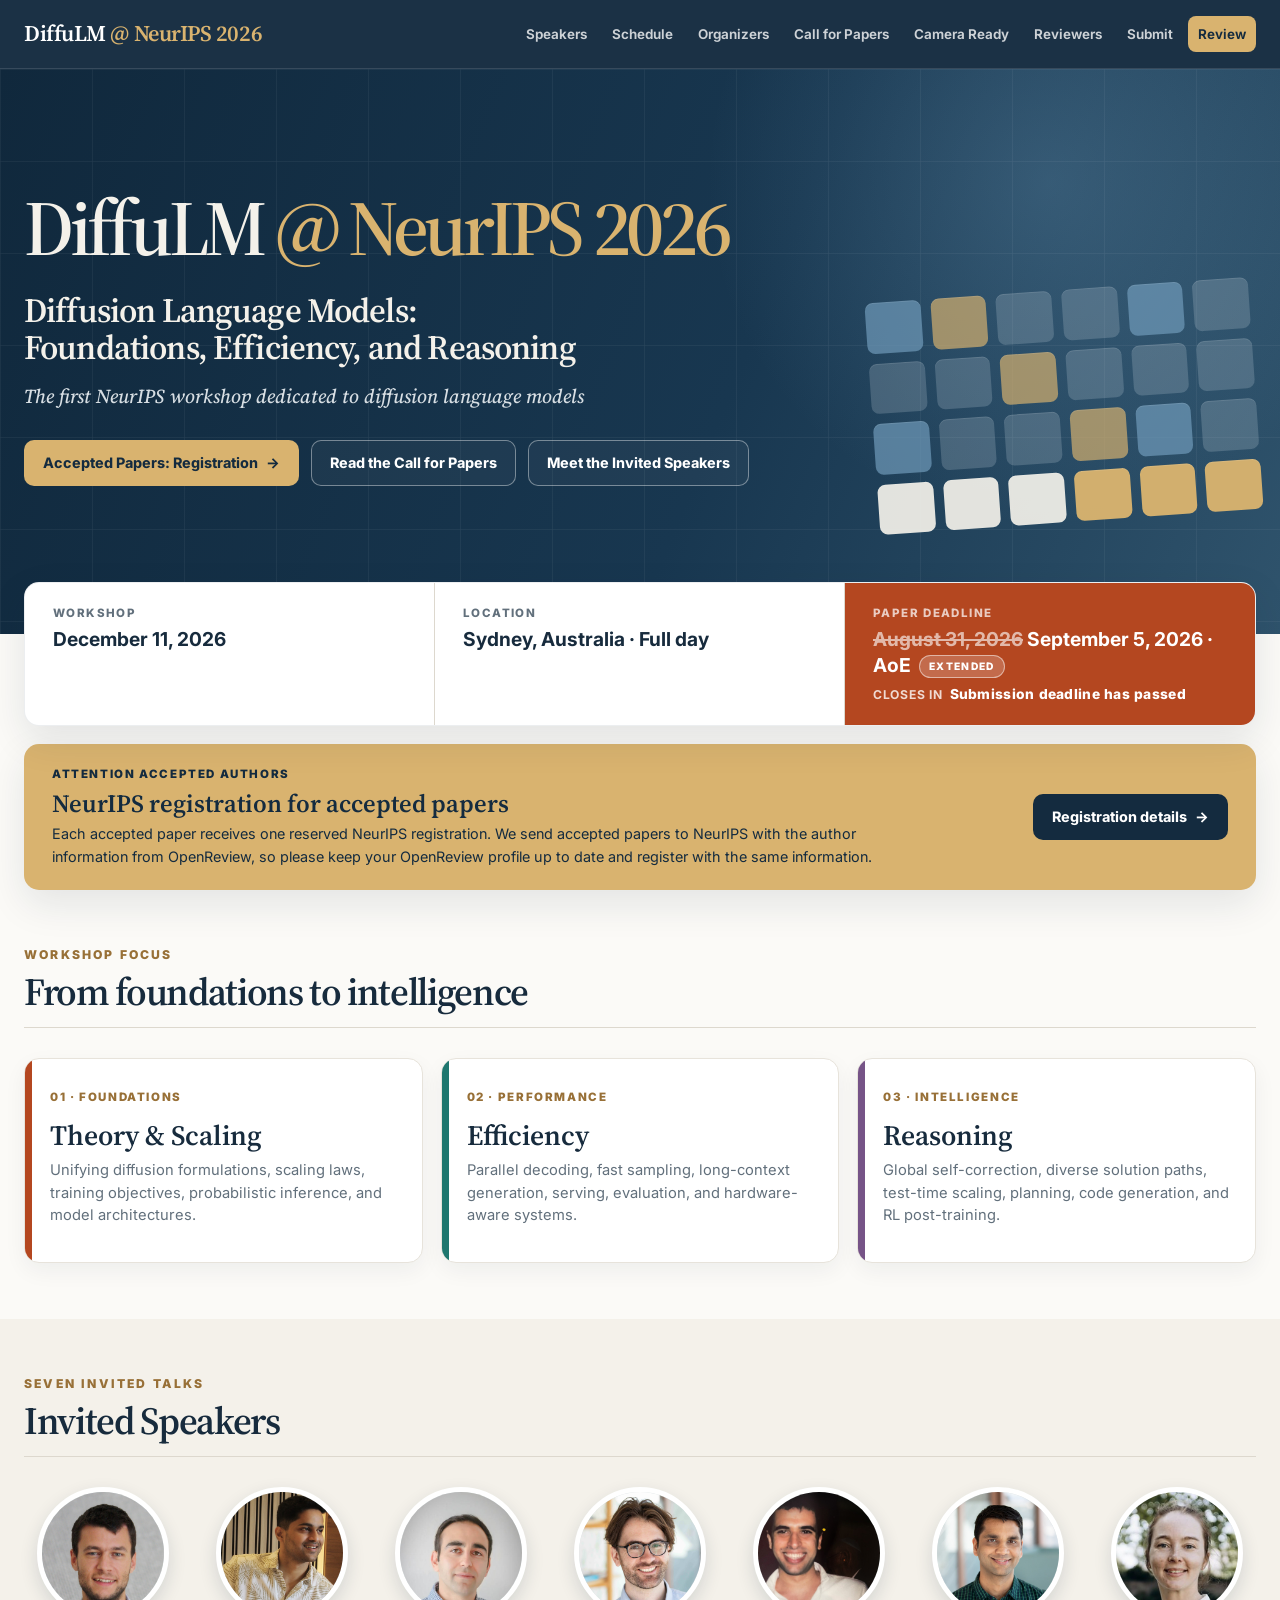
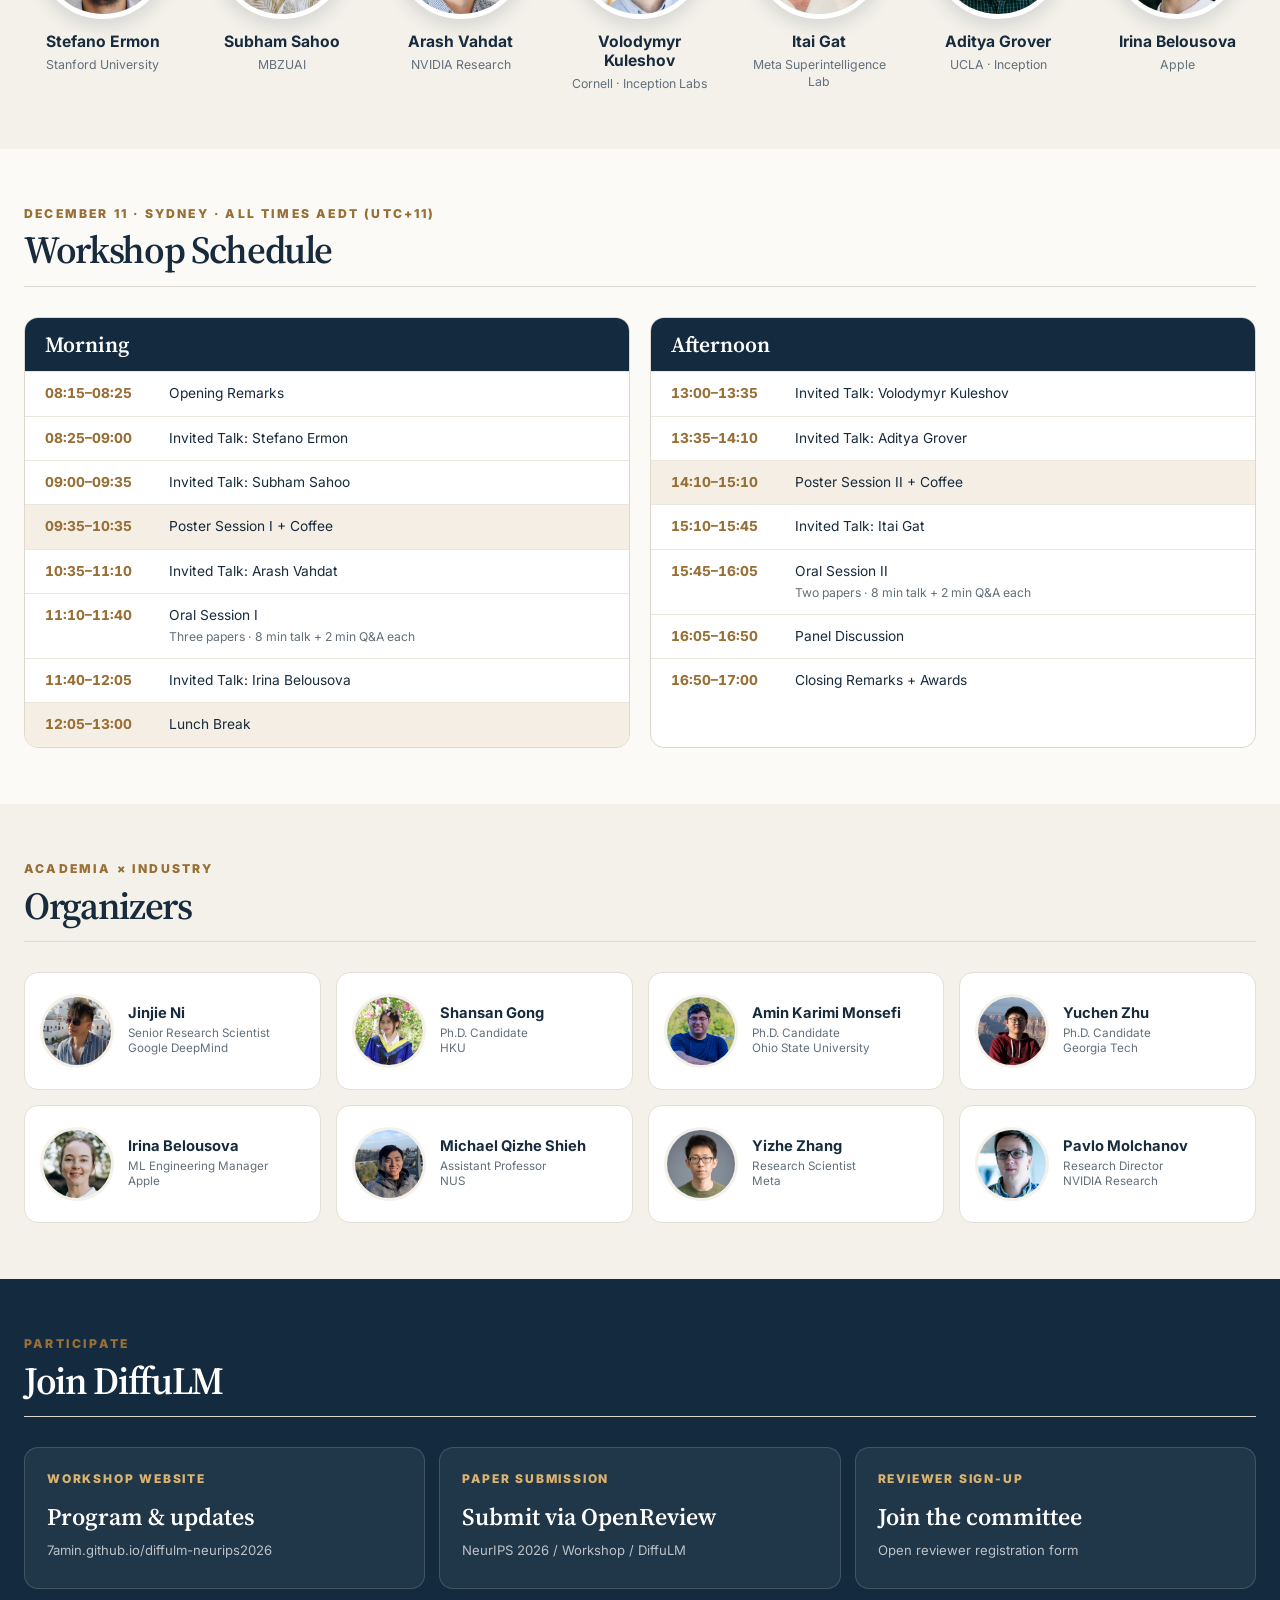
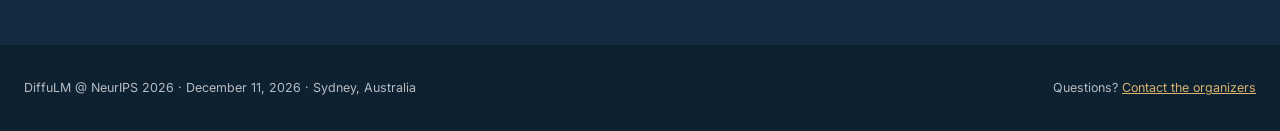
==== index.html @ d9b0865d "reviewers name" ====
<!doctype html>
<html lang="en">
<head>
  <meta charset="utf-8">
  <meta name="viewport" content="width=device-width, initial-scale=1">
  <title>DiffuLM @ NeurIPS 2026</title>
  <meta name="description" content="DiffuLM @ NeurIPS 2026 — the first NeurIPS workshop dedicated to diffusion language models. December 11, 2026 in Sydney, Australia.">
  <meta name="theme-color" content="#142b3f">
  <meta property="og:title" content="DiffuLM @ NeurIPS 2026">
  <meta property="og:description" content="The first NeurIPS workshop dedicated to diffusion language models.">
  <meta property="og:type" content="website">
  <meta property="og:url" content="https://7amin.github.io/diffulm-neurips2026/">
  <meta property="og:image" content="https://7amin.github.io/diffulm-neurips2026/assets/og-image.png">
  <meta name="twitter:card" content="summary_large_image">
  <meta name="twitter:title" content="DiffuLM @ NeurIPS 2026">
  <meta name="twitter:description" content="The first NeurIPS workshop dedicated to diffusion language models.">
  <meta name="twitter:image" content="https://7amin.github.io/diffulm-neurips2026/assets/og-image.png">
  <link rel="icon" href="data:image/svg+xml,<svg xmlns='http://www.w3.org/2000/svg' viewBox='0 0 64 64'><rect width='64' height='64' rx='14' fill='%23142b3f'/><text x='32' y='45' font-family='Georgia,serif' font-size='34' fill='%23d9b36f' text-anchor='middle'>D</text></svg>">
  <link rel="preconnect" href="https://fonts.googleapis.com">
  <link rel="preconnect" href="https://fonts.gstatic.com" crossorigin>
  <link href="https://fonts.googleapis.com/css2?family=Inter:wght@400;500;600;700;800&amp;family=Source+Serif+4:ital,opsz,wght@0,8..60,500;0,8..60,600;1,8..60,500;1,8..60,600&amp;display=swap" rel="stylesheet">
  <link rel="stylesheet" href="assets/site.css?v=20261103">
  <script src="assets/site.js?v=20261103" defer></script>
</head>
<body>
  <a class="skip-link" href="#main">Skip to content</a>

  <nav class="site-nav" aria-label="Primary navigation">
    <div class="nav-inner">
      <a class="nav-brand" href="index.html" aria-label="DiffuLM home">DiffuLM <span>@ NeurIPS 2026</span></a>
      <div class="nav-links">
        <a class="nav-link" href="#speakers">Speakers</a>
        <a class="nav-link" href="#schedule">Schedule</a>
        <a class="nav-link" href="#organizers">Organizers</a>
        <a class="nav-link" href="cfp.html">Call for Papers</a>
        <a class="nav-link" href="camera-ready.html">Camera Ready</a>
        <a class="nav-link" href="reviewers.html">Reviewers</a>
        <a class="nav-link" href="https://openreview.net/group?id=NeurIPS.cc/2026/Workshop/DiffuLM" target="_blank" rel="noopener">Submit</a>
        <a class="nav-link nav-link--gold" href="https://docs.google.com/forms/d/e/1FAIpQLScshblF4A4a73HL4M5H2XjHpYoo7YpVj2d7eaMZzkwT3WhE0w/viewform" target="_blank" rel="noopener">Review</a>
      </div>
    </div>
  </nav>

  <main id="main">
    <header class="hero">
      <div class="hero-inner">
        <div>
          <h1><span class="brand-word">DiffuLM</span> <span class="event-word">@ NeurIPS 2026</span></h1>
          <p class="formal-title">Diffusion Language Models:<br>Foundations, Efficiency, and Reasoning</p>
          <p class="first-line">The first NeurIPS workshop dedicated to diffusion language models</p>
          <div class="hero-actions">
            <a class="button button--gold" href="camera-ready.html#registration">Accepted Papers: Registration <span aria-hidden="true">→</span></a>
            <a class="button button--outline" href="cfp.html">Read the Call for Papers</a>
            <a class="button button--outline" href="#speakers">Meet the Invited Speakers</a>
          </div>
        </div>

        <div class="diffusion-figure" aria-hidden="true">
          <div class="token-grid">
            <i class="token"></i><i class="token"></i><i class="token"></i><i class="token"></i><i class="token"></i><i class="token"></i>
            <i class="token"></i><i class="token"></i><i class="token"></i><i class="token"></i><i class="token"></i><i class="token"></i>
            <i class="token"></i><i class="token"></i><i class="token"></i><i class="token"></i><i class="token"></i><i class="token"></i>
            <i class="token"></i><i class="token"></i><i class="token"></i><i class="token"></i><i class="token"></i><i class="token"></i>
          </div>
        </div>
      </div>
    </header>

    <div class="fact-strip" aria-label="Workshop details">
      <div class="fact"><span class="fact-label">Workshop</span><strong>December 11, 2026</strong></div>
      <div class="fact"><span class="fact-label">Location</span><strong>Sydney, Australia · Full day</strong></div>
      <div class="fact fact--deadline">
        <span class="fact-label">Paper deadline</span>
        <strong><s class="date-old">August 31, 2026</s> <span class="date-new">September 5, 2026 · AoE</span><span class="extended-tag">Extended</span></strong>
        <span class="countdown" data-countdown data-deadline="2026-09-06T12:00:00Z">
          <span class="countdown-label">Closes in</span>
          <span class="countdown-value" data-countdown-value>Calculating…</span>
        </span>
      </div>
    </div>

    <aside class="attention-banner" aria-labelledby="attention-title">
      <div>
        <p class="attention-label">Attention accepted authors</p>
        <h2 id="attention-title">NeurIPS registration for accepted papers</h2>
        <p>Each accepted paper receives one reserved NeurIPS registration. We send accepted papers to NeurIPS with the author information from OpenReview, so please keep your OpenReview profile up to date and register with the same information.</p>
      </div>
      <a class="button" href="camera-ready.html#registration">Registration details <span aria-hidden="true">→</span></a>
    </aside>

    <section class="section section--compact" aria-labelledby="focus-title">
      <div class="section-heading reveal">
        <div>
          <p class="eyebrow">Workshop focus</p>
          <h2 id="focus-title">From foundations to intelligence</h2>
        </div>
      </div>
      <div class="pillars reveal">
        <article class="pillar">
          <span class="pillar-index">01 · Foundations</span>
          <h3>Theory &amp; Scaling</h3>
          <p>Unifying diffusion formulations, scaling laws, training objectives, probabilistic inference, and model architectures.</p>
        </article>
        <article class="pillar">
          <span class="pillar-index">02 · Performance</span>
          <h3>Efficiency</h3>
          <p>Parallel decoding, fast sampling, long-context generation, serving, evaluation, and hardware-aware systems.</p>
        </article>
        <article class="pillar">
          <span class="pillar-index">03 · Intelligence</span>
          <h3>Reasoning</h3>
          <p>Global self-correction, diverse solution paths, test-time scaling, planning, code generation, and RL post-training.</p>
        </article>
      </div>
    </section>

    <section class="band--cream" id="speakers" aria-labelledby="speakers-title">
      <div class="section section--compact">
        <div class="section-heading reveal">
          <div>
            <p class="eyebrow">Seven invited talks</p>
            <h2 id="speakers-title">Invited Speakers</h2>
          </div>
        </div>
        <div class="speakers-grid reveal">
          <article class="speaker">
            <div class="speaker-photo"><img src="assets/people/stefano-ermon.jpg" alt="Stefano Ermon" width="800" height="800" loading="lazy"></div>
            <h3><a href="https://cs.stanford.edu/~ermon/" target="_blank" rel="noopener">Stefano Ermon</a></h3>
            <p class="speaker-affil">Stanford University</p>
          </article>
          <article class="speaker">
            <div class="speaker-photo"><img src="assets/people/subham-sahoo.jpg" alt="Subham Sahoo" width="800" height="800" loading="lazy"></div>
            <h3><a href="https://s-sahoo.com/" target="_blank" rel="noopener">Subham Sahoo</a></h3>
            <p class="speaker-affil">MBZUAI</p>
          </article>
          <article class="speaker">
            <div class="speaker-photo"><img src="assets/people/arash-vahdat.jpg" alt="Arash Vahdat" width="800" height="800" loading="lazy"></div>
            <h3><a href="http://latentspace.cc" target="_blank" rel="noopener">Arash Vahdat</a></h3>
            <p class="speaker-affil">NVIDIA Research</p>
          </article>
          <article class="speaker">
            <div class="speaker-photo"><img src="assets/people/volodymyr-kuleshov.jpg" alt="Volodymyr Kuleshov" width="800" height="800" loading="lazy"></div>
            <h3><a href="https://www.cs.cornell.edu/~kuleshov/" target="_blank" rel="noopener">Volodymyr Kuleshov</a></h3>
            <p class="speaker-affil">Cornell · Inception Labs</p>
          </article>
          <article class="speaker">
            <div class="speaker-photo"><img src="assets/people/itai-gat.jpg" alt="Itai Gat" width="800" height="800" loading="lazy"></div>
            <h3><a href="https://itaigat.com" target="_blank" rel="noopener">Itai Gat</a></h3>
            <p class="speaker-affil">Meta Superintelligence Lab</p>
          </article>
          <article class="speaker">
            <div class="speaker-photo"><img src="assets/people/aditya-grover.jpg" alt="Aditya Grover" width="800" height="800" loading="lazy"></div>
            <h3><a href="https://aditya-grover.github.io/" target="_blank" rel="noopener">Aditya Grover</a></h3>
            <p class="speaker-affil">UCLA · Inception</p>
          </article>
          <article class="speaker">
            <div class="speaker-photo"><img src="assets/people/irina-belousova.jpg" alt="Irina Belousova" width="800" height="800" loading="lazy"></div>
            <h3><a href="https://www.linkedin.com/in/ibelous/" target="_blank" rel="noopener">Irina Belousova</a></h3>
            <p class="speaker-affil">Apple</p>
          </article>
        </div>
      </div>
    </section>

    <section id="schedule" aria-labelledby="schedule-title">
      <div class="section section--compact">
        <div class="section-heading reveal">
          <div><p class="eyebrow">December 11 · Sydney · All times AEDT (UTC+11)</p><h2 id="schedule-title">Workshop Schedule</h2></div>
        </div>
        <div class="schedule-grid reveal">
          <article class="schedule-card">
            <h3>Morning</h3>
            <div class="schedule-row"><time>08:15–08:25</time><span>Opening Remarks</span></div>
            <div class="schedule-row"><time>08:25–09:00</time><span>Invited Talk: Stefano Ermon</span></div>
            <div class="schedule-row"><time>09:00–09:35</time><span>Invited Talk: Subham Sahoo</span></div>
            <div class="schedule-row break"><time>09:35–10:35</time><span>Poster Session I + Coffee</span></div>
            <div class="schedule-row"><time>10:35–11:10</time><span>Invited Talk: Arash Vahdat</span></div>
            <div class="schedule-row"><time>11:10–11:40</time><span>Oral Session I<small>Three papers · 8 min talk + 2 min Q&amp;A each</small></span></div>
            <div class="schedule-row"><time>11:40–12:05</time><span>Invited Talk: Irina Belousova</span></div>
            <div class="schedule-row break"><time>12:05–13:00</time><span>Lunch Break</span></div>
          </article>
          <article class="schedule-card">
            <h3>Afternoon</h3>
            <div class="schedule-row"><time>13:00–13:35</time><span>Invited Talk: Volodymyr Kuleshov</span></div>
            <div class="schedule-row"><time>13:35–14:10</time><span>Invited Talk: Aditya Grover</span></div>
            <div class="schedule-row break"><time>14:10–15:10</time><span>Poster Session II + Coffee</span></div>
            <div class="schedule-row"><time>15:10–15:45</time><span>Invited Talk: Itai Gat</span></div>
            <div class="schedule-row"><time>15:45–16:05</time><span>Oral Session II<small>Two papers · 8 min talk + 2 min Q&amp;A each</small></span></div>
            <div class="schedule-row"><time>16:05–16:50</time><span>Panel Discussion</span></div>
            <div class="schedule-row"><time>16:50–17:00</time><span>Closing Remarks + Awards</span></div>
          </article>
        </div>
      </div>
    </section>

    <section class="band--cream" id="organizers" aria-labelledby="organizers-title">
      <div class="section section--compact">
        <div class="section-heading reveal">
          <div>
            <p class="eyebrow">Academia × Industry</p>
            <h2 id="organizers-title">Organizers</h2>
          </div>
        </div>
        <div class="organizer-grid reveal">
          <article class="organizer">
            <div class="organizer-photo"><img src="assets/people/jinjie-ni.jpg" alt="Jinjie Ni" width="800" height="800" loading="lazy"></div>
            <div><h3><a href="https://jinjieni.github.io/" target="_blank" rel="noopener">Jinjie Ni</a></h3><p>Senior Research Scientist<br>Google DeepMind</p></div>
          </article>
          <article class="organizer">
            <div class="organizer-photo"><img src="assets/people/shansan-gong.jpg" alt="Shansan Gong" width="800" height="800" loading="lazy"></div>
            <div><h3><a href="https://summmeer.github.io/" target="_blank" rel="noopener">Shansan Gong</a></h3><p>Ph.D. Candidate<br>HKU</p></div>
          </article>
          <article class="organizer">
            <div class="organizer-photo"><img src="assets/people/amin-karimi-monsefi.jpg" alt="Amin Karimi Monsefi" width="800" height="800" loading="lazy"></div>
            <div><h3><a href="https://7amin.github.io/" target="_blank" rel="noopener">Amin Karimi Monsefi</a></h3><p>Ph.D. Candidate<br>Ohio State University</p></div>
          </article>
          <article class="organizer">
            <div class="organizer-photo"><img src="assets/people/yuchen-zhu.jpg" alt="Yuchen Zhu" width="800" height="800" loading="lazy"></div>
            <div><h3><a href="https://yuchen-zhu-zyc.github.io" target="_blank" rel="noopener">Yuchen Zhu</a></h3><p>Ph.D. Candidate<br>Georgia Tech</p></div>
          </article>
          <article class="organizer">
            <div class="organizer-photo"><img src="assets/people/irina-belousova.jpg" alt="Irina Belousova" width="800" height="800" loading="lazy"></div>
            <div><h3><a href="https://www.linkedin.com/in/ibelous/" target="_blank" rel="noopener">Irina Belousova</a></h3><p>ML Engineering Manager<br>Apple</p></div>
          </article>
          <article class="organizer">
            <div class="organizer-photo"><img src="assets/people/michael-qizhe-shieh.jpg" alt="Michael Qizhe Shieh" width="800" height="800" loading="lazy"></div>
            <div><h3><a href="https://qizhex.github.io/" target="_blank" rel="noopener">Michael Qizhe Shieh</a></h3><p>Assistant Professor<br>NUS</p></div>
          </article>
          <article class="organizer">
            <div class="organizer-photo"><img src="assets/people/yizhe-zhang.jpg" alt="Yizhe Zhang" width="800" height="800" loading="lazy"></div>
            <div><h3><a href="https://dreasysnail.github.io/" target="_blank" rel="noopener">Yizhe Zhang</a></h3><p>Research Scientist<br>Meta</p></div>
          </article>
          <article class="organizer">
            <div class="organizer-photo"><img src="assets/people/pavlo-molchanov.jpg" alt="Pavlo Molchanov" width="800" height="800" loading="lazy"></div>
            <div><h3><a href="https://pmolchanov.com/" target="_blank" rel="noopener">Pavlo Molchanov</a></h3><p>Research Director<br>NVIDIA Research</p></div>
          </article>
        </div>
      </div>
    </section>

    <section class="band--navy" aria-labelledby="links-title">
      <div class="section section--compact">
        <div class="section-heading reveal">
          <div><p class="eyebrow">Participate</p><h2 id="links-title">Join DiffuLM</h2></div>
        </div>
        <div class="link-dock reveal">
          <a class="dock-link" href="https://7amin.github.io/diffulm-neurips2026/" target="_blank" rel="noopener">
            <span class="dock-label">Workshop website</span>
            <strong>Program &amp; updates</strong>
            <span class="dock-url">7amin.github.io/diffulm-neurips2026</span>
          </a>
          <a class="dock-link" href="https://openreview.net/group?id=NeurIPS.cc/2026/Workshop/DiffuLM" target="_blank" rel="noopener">
            <span class="dock-label">Paper submission</span>
            <strong>Submit via OpenReview</strong>
            <span class="dock-url">NeurIPS 2026 / Workshop / DiffuLM</span>
          </a>
          <a class="dock-link" href="https://docs.google.com/forms/d/e/1FAIpQLScshblF4A4a73HL4M5H2XjHpYoo7YpVj2d7eaMZzkwT3WhE0w/viewform" target="_blank" rel="noopener">
            <span class="dock-label">Reviewer sign-up</span>
            <strong>Join the committee</strong>
            <span class="dock-url">Open reviewer registration form</span>
          </a>
        </div>
      </div>
    </section>
  </main>

  <footer class="site-footer">
    <div class="footer-inner">
      <span>DiffuLM @ NeurIPS 2026 · December 11, 2026 · Sydney, Australia</span>
      <span>Questions? <a href="mailto:amin.karimi1992@gmail.com?subject=DiffuLM%20%E2%80%94%20NeurIPS%202026%20Workshop">Contact the organizers</a></span>
    </div>
  </footer>
</body>
</html>
---- assets/site.css ----
:root {
  --navy: #142b3f;
  --navy-2: #203f59;
  --ink: #172b3d;
  --muted: #62707c;
  --cream: #f4f1ea;
  --paper: #fbfaf7;
  --white: #ffffff;
  --gold: #d9b36f;
  --gold-dark: #987037;
  --rust: #b44720;
  --teal: #1f776f;
  --plum: #765487;
  --line: #ddd8ce;
  --shadow: 0 14px 38px rgba(20, 43, 63, .10);
  --serif: "Source Serif 4", Georgia, serif;
  --sans: Inter, ui-sans-serif, system-ui, -apple-system, BlinkMacSystemFont, "Segoe UI", sans-serif;
}

* { box-sizing: border-box; }
html { scroll-behavior: smooth; scroll-padding-top: 82px; }
body {
  margin: 0;
  color: var(--ink);
  background: var(--paper);
  font-family: var(--sans);
  font-size: 16px;
  line-height: 1.55;
  -webkit-font-smoothing: antialiased;
}
img { display: block; max-width: 100%; }
a { color: inherit; }
button, a { -webkit-tap-highlight-color: transparent; }

.skip-link {
  position: fixed;
  top: 10px;
  left: 10px;
  z-index: 100;
  padding: 10px 14px;
  color: var(--navy);
  background: var(--white);
  border-radius: 8px;
  transform: translateY(-160%);
}
.skip-link:focus { transform: translateY(0); }

.site-nav {
  position: sticky;
  top: 0;
  z-index: 50;
  color: var(--white);
  background: rgba(20, 43, 63, .97);
  border-bottom: 1px solid rgba(255,255,255,.12);
  backdrop-filter: blur(16px);
}
.nav-inner {
  width: min(1380px, calc(100% - 48px));
  min-height: 68px;
  margin: 0 auto;
  display: flex;
  align-items: center;
  gap: 24px;
}
.nav-brand {
  flex: 0 0 auto;
  font: 600 1.4rem/1 var(--serif);
  text-decoration: none;
  letter-spacing: -.02em;
}
.nav-brand span { color: var(--gold); }
.nav-links {
  display: flex;
  align-items: center;
  gap: 5px;
  margin-left: auto;
}
.nav-link {
  padding: 8px 10px;
  border-radius: 8px;
  color: rgba(255,255,255,.78);
  font-size: .84rem;
  font-weight: 650;
  text-decoration: none;
  white-space: nowrap;
}
.nav-link:hover, .nav-link:focus-visible, .nav-link[aria-current="page"] {
  color: var(--white);
  background: rgba(255,255,255,.10);
}
.nav-link--gold {
  color: var(--navy);
  background: var(--gold);
}
.nav-link--gold:hover, .nav-link--gold:focus-visible {
  color: var(--navy);
  background: #e6c787;
}

.hero {
  position: relative;
  overflow: hidden;
  color: var(--white);
  background:
    radial-gradient(circle at 82% 20%, rgba(112, 158, 190, .28), transparent 30%),
    linear-gradient(112deg, #10283c 0%, #183750 57%, #2f536c 100%);
}
.hero::after {
  content: "";
  position: absolute;
  inset: 0;
  pointer-events: none;
  opacity: .08;
  background-image: linear-gradient(rgba(255,255,255,.6) 1px, transparent 1px), linear-gradient(90deg, rgba(255,255,255,.6) 1px, transparent 1px);
  background-size: 92px 92px;
}
.hero-inner {
  position: relative;
  z-index: 1;
  width: min(1380px, calc(100% - 48px));
  min-height: 565px;
  margin: 0 auto;
  padding: 72px 0 98px;
  display: grid;
  grid-template-columns: minmax(0, 1fr);
  align-items: center;
}
.kicker {
  margin: 0 0 14px;
  color: var(--gold);
  font-size: .88rem;
  font-weight: 800;
  letter-spacing: .2em;
  text-transform: uppercase;
}
.hero h1 {
  max-width: none;
  margin: 0;
  font: 600 clamp(3.8rem, 6.1vw, 6.35rem)/.94 var(--serif);
  letter-spacing: -.055em;
  white-space: nowrap;
}
.hero h1 .brand-word { color: var(--cream); }
.hero h1 .event-word { color: var(--gold); }
.formal-title {
  max-width: 800px;
  margin: 28px 0 0;
  color: var(--cream);
  font: 600 clamp(1.65rem, 2.65vw, 2.65rem)/1.08 var(--serif);
  letter-spacing: -.025em;
}
.first-line {
  max-width: 780px;
  margin: 18px 0 0;
  color: #d7dee3;
  font: italic 500 clamp(1.12rem, 1.55vw, 1.42rem)/1.35 var(--serif);
}
.hero-actions { display: flex; flex-wrap: wrap; gap: 12px; margin-top: 30px; }
.button {
  display: inline-flex;
  min-height: 46px;
  padding: 0 18px;
  align-items: center;
  justify-content: center;
  gap: 8px;
  border: 1px solid transparent;
  border-radius: 10px;
  font-size: .9rem;
  font-weight: 750;
  text-decoration: none;
  transition: transform .18s ease, background .18s ease, border-color .18s ease;
}
.button:hover { transform: translateY(-2px); }
.button--gold { color: var(--navy); background: var(--gold); }
.button--outline { color: var(--white); border-color: rgba(255,255,255,.4); background: rgba(255,255,255,.04); }

.diffusion-figure {
  position: absolute;
  right: 0;
  bottom: 112px;
  width: min(30vw, 410px);
}
.token-grid {
  display: grid;
  grid-template-columns: repeat(6, 1fr);
  gap: 10px;
  transform: rotate(-4deg);
}
.token {
  aspect-ratio: 1.1;
  border-radius: 8px;
  background: rgba(198, 214, 223, .22);
  box-shadow: inset 0 1px 0 rgba(255,255,255,.10);
}
.token:nth-child(4n+1) { background: rgba(111, 154, 186, .7); }
.token:nth-child(7n+2) { background: rgba(217, 179, 111, .68); }
.token:nth-child(n+19) { background: rgba(244, 241, 234, .92); }
.token:nth-child(n+22) { background: rgba(217, 179, 111, .96); }

.fact-strip {
  position: relative;
  z-index: 3;
  width: min(1260px, calc(100% - 48px));
  margin: -52px auto 0;
  display: grid;
  grid-template-columns: repeat(3, 1fr);
  overflow: hidden;
  background: var(--white);
  border: 1px solid rgba(20,43,63,.08);
  border-radius: 15px;
  box-shadow: var(--shadow);
}
.fact { min-height: 102px; padding: 22px 28px; border-right: 1px solid var(--line); }
.fact:last-child { border: 0; }
.fact--deadline { color: var(--white); background: var(--rust); }
.fact-label { display: block; margin-bottom: 4px; color: var(--muted); font-size: .72rem; font-weight: 800; letter-spacing: .12em; text-transform: uppercase; }
.fact--deadline .fact-label { color: rgba(255,255,255,.72); }
.fact strong { font-size: clamp(1rem, 1.5vw, 1.25rem); line-height: 1.3; }
.countdown {
  display: flex;
  align-items: baseline;
  gap: 7px;
  margin-top: 8px;
  color: rgba(255,255,255,.8);
  font-size: .76rem;
  line-height: 1.2;
}
.countdown-label {
  font-weight: 700;
  letter-spacing: .06em;
  text-transform: uppercase;
}
.countdown-value {
  color: var(--white);
  font-size: .86rem;
  font-weight: 800;
  font-variant-numeric: tabular-nums;
  letter-spacing: .02em;
}

/* Deadline extension: old date struck through, new date emphasised. */
.date-old {
  opacity: .62;
  text-decoration: line-through;
  text-decoration-thickness: 2px;
  text-decoration-skip-ink: none;
  font-weight: inherit;
}
.date-new { font-weight: inherit; }
.extended-tag {
  display: inline-block;
  margin-left: 8px;
  padding: 3px 9px;
  color: var(--rust);
  background: rgba(180, 71, 32, .12);
  border: 1px solid rgba(180, 71, 32, .32);
  border-radius: 999px;
  font-family: var(--sans);
  font-size: .64rem;
  font-weight: 850;
  letter-spacing: .13em;
  line-height: 1.5;
  text-transform: uppercase;
  vertical-align: middle;
}
/* In the CFP hero the superseded date sits smaller above the live one. */
.deadline-box .date-old { font-size: 1.25rem; }
.deadline-box strong + strong.date-new { margin-top: 2px; }
/* On the rust-filled cards the badge inverts. */
.fact--deadline .extended-tag,
.deadline-box .extended-tag {
  color: var(--white);
  background: rgba(255, 255, 255, .2);
  border-color: rgba(255, 255, 255, .5);
}

.attention-banner {
  width: min(1260px, calc(100% - 48px));
  margin: 18px auto 0;
  display: grid;
  grid-template-columns: minmax(0, 1fr) auto;
  align-items: center;
  gap: 28px;
  padding: 22px 28px;
  color: var(--navy);
  background: var(--gold);
  border-radius: 15px;
  box-shadow: var(--shadow);
}
.attention-label { margin: 0 0 5px; font-size: .72rem; font-weight: 850; letter-spacing: .14em; text-transform: uppercase; }
.attention-banner h2 { margin: 0 0 6px; font: 600 1.55rem/1.15 var(--serif); }
.attention-banner p:last-child { max-width: 860px; margin: 0; font-size: .9rem; }
.attention-banner .button { color: var(--white); background: var(--navy); white-space: nowrap; }

.section {
  width: min(1260px, calc(100% - 48px));
  margin: 0 auto;
  padding: 72px 0;
}
.section--compact { padding-block: 56px; }
.eyebrow { margin: 0 0 7px; color: var(--gold-dark); font-size: .76rem; font-weight: 850; letter-spacing: .18em; text-transform: uppercase; }
.section-heading {
  display: flex;
  align-items: end;
  justify-content: flex-start;
  margin-bottom: 30px;
  padding-bottom: 15px;
  border-bottom: 1px solid var(--line);
}
.section-heading h2 { margin: 0; font: 600 clamp(2.15rem, 3vw, 3rem)/1.05 var(--serif); letter-spacing: -.035em; }
.band--cream { background: var(--cream); }
.band--navy { color: var(--white); background: var(--navy); }

.pillars { display: grid; grid-template-columns: repeat(3, 1fr); gap: 18px; }
.pillar {
  position: relative;
  min-height: 205px;
  padding: 24px 25px 25px;
  overflow: hidden;
  background: var(--white);
  border: 1px solid #e7e3db;
  border-radius: 15px;
  box-shadow: 0 8px 22px rgba(20,43,63,.055);
}
.pillar::before { content: ""; position: absolute; inset: 0 auto 0 0; width: 7px; background: var(--rust); }
.pillar:nth-child(2)::before { background: var(--teal); }
.pillar:nth-child(3)::before { background: var(--plum); }
.pillar-index { color: var(--gold-dark); font-size: .72rem; font-weight: 850; letter-spacing: .14em; text-transform: uppercase; }
.pillar h3 { margin: 12px 0 8px; font: 600 1.75rem/1.1 var(--serif); }
.pillar p { margin: 0; color: var(--muted); font-size: .92rem; }

.speakers-grid { display: grid; grid-template-columns: repeat(7, minmax(0, 1fr)); gap: 22px; }
.speaker { min-width: 0; text-align: center; }
.speaker-photo {
  width: min(132px, 84%);
  aspect-ratio: 1;
  margin: 0 auto 14px;
  overflow: hidden;
  background: #dfe5e6;
  border: 5px solid var(--white);
  border-radius: 50%;
  box-shadow: 0 7px 18px rgba(20,43,63,.14);
}
.speaker-photo img { width: 100%; height: 100%; object-fit: cover; }
.speaker h3 { margin: 0; font-size: .98rem; line-height: 1.2; }
.speaker h3 a { text-decoration: none; }
.speaker h3 a:hover { color: var(--rust); }
.speaker-affil { margin: 5px 0 0; color: var(--muted); font-size: .77rem; line-height: 1.35; }

.organizer-grid { display: grid; grid-template-columns: repeat(4, 1fr); gap: 15px; }
.organizer {
  display: grid;
  grid-template-columns: 74px minmax(0, 1fr);
  align-items: center;
  gap: 14px;
  min-height: 118px;
  padding: 15px;
  background: var(--white);
  border: 1px solid #e4dfd6;
  border-radius: 14px;
}
.organizer-photo { width: 74px; aspect-ratio: 1; overflow: hidden; border: 3px solid var(--cream); border-radius: 50%; }
.organizer-photo img { width: 100%; height: 100%; object-fit: cover; }
.organizer h3 { margin: 0 0 4px; font-size: .92rem; line-height: 1.17; }
.organizer h3 a { text-decoration: none; }
.organizer h3 a:hover { color: var(--rust); }
.organizer p { margin: 0; color: var(--muted); font-size: .73rem; line-height: 1.3; }

.link-dock { display: grid; grid-template-columns: 1fr 1fr 1fr; gap: 14px; }
.dock-link {
  min-height: 142px;
  padding: 22px;
  color: var(--white);
  background: rgba(255,255,255,.055);
  border: 1px solid rgba(255,255,255,.15);
  border-radius: 14px;
  text-decoration: none;
}
.dock-link:hover { background: rgba(255,255,255,.10); border-color: var(--gold); }
.dock-label { display: block; margin-bottom: 14px; color: var(--gold); font-size: .75rem; font-weight: 850; letter-spacing: .15em; text-transform: uppercase; }
.dock-link strong { display: block; margin-bottom: 7px; font: 600 1.5rem/1.15 var(--serif); }
.dock-url { color: rgba(255,255,255,.7); font-size: .82rem; overflow-wrap: anywhere; }

.site-footer { color: rgba(255,255,255,.7); background: #0e2131; }
.footer-inner {
  width: min(1260px, calc(100% - 48px));
  min-height: 86px;
  margin: 0 auto;
  display: flex;
  align-items: center;
  justify-content: space-between;
  gap: 24px;
  font-size: .78rem;
}
.footer-inner a { color: var(--gold); }

/* Call for papers */
.subhero {
  color: var(--white);
  background:
    radial-gradient(circle at 78% 30%, rgba(217,179,111,.2), transparent 25%),
    linear-gradient(112deg, #10283c, #234761);
}
.subhero-inner {
  width: min(1260px, calc(100% - 48px));
  min-height: 335px;
  margin: 0 auto;
  padding: 62px 0;
  display: grid;
  grid-template-columns: minmax(0, 1.35fr) minmax(300px, .65fr);
  align-items: center;
  gap: 60px;
}
.subhero h1 { margin: 0; font: 600 clamp(3.7rem, 7vw, 6.4rem)/.92 var(--serif); letter-spacing: -.055em; }
.subhero-copy { max-width: 760px; margin: 22px 0 0; color: #d6dee4; font-size: 1.02rem; }
.deadline-box { padding: 24px 26px; color: var(--white); background: var(--rust); border-radius: 15px; box-shadow: var(--shadow); }
.deadline-box > span:first-child { display: block; margin-bottom: 8px; color: rgba(255,255,255,.75); font-size: .76rem; font-weight: 850; letter-spacing: .15em; text-transform: uppercase; }
.deadline-box strong { display: block; font: 600 2.05rem/1.08 var(--serif); }
.deadline-box small { display: block; margin-top: 6px; color: rgba(255,255,255,.75); }
.deadline-box .countdown--deadline { margin-top: 17px; padding-top: 14px; border-top: 1px solid rgba(255,255,255,.22); }

.date-grid { display: grid; grid-template-columns: repeat(4, 1fr); overflow: hidden; background: var(--white); border: 1px solid var(--line); border-radius: 14px; box-shadow: var(--shadow); }
.date-card { padding: 20px 22px; border-right: 1px solid var(--line); }
.date-card:last-child { border: 0; }
.date-card > span:first-child { display: block; color: var(--gold-dark); font-size: .7rem; font-weight: 850; letter-spacing: .13em; text-transform: uppercase; }
.date-card .extended-tag { margin: 6px 0 0; }
.date-card strong { display: block; margin-top: 5px; font-size: 1.02rem; }

.cfp-overview { display: grid; grid-template-columns: 1.18fr .82fr; gap: 24px; }
.copy-card, .requirements-card { padding: 27px 29px; background: var(--white); border: 1px solid var(--line); border-radius: 14px; }
.copy-card h2, .requirements-card h2 { margin: 0 0 12px; font: 600 1.8rem/1.1 var(--serif); }
.copy-card p { margin: 0 0 12px; color: #465461; }
.copy-card p:last-child { margin-bottom: 0; }
.requirements-card { color: var(--white); background: var(--navy); border: 0; }
.requirements-card ul { margin: 16px 0 0; padding: 0; list-style: none; }
.requirements-card li { position: relative; padding: 9px 0 9px 24px; border-top: 1px solid rgba(255,255,255,.12); font-size: .9rem; }
.requirements-card li::before { content: "✓"; position: absolute; left: 0; color: var(--gold); font-weight: 800; }

.pdf-order { margin: 0 0 12px; padding-left: 22px; color: #465461; }
.pdf-order li + li { margin-top: 6px; }
.pdf-order li::marker { color: var(--gold-dark); font-weight: 800; }

.track-grid { display: grid; grid-template-columns: 1fr 1fr; gap: 18px; margin-top: 18px; }
.track-card { position: relative; padding: 25px 27px; overflow: hidden; background: var(--white); border: 1px solid var(--line); border-radius: 14px; }
.track-card::before { content: ""; position: absolute; inset: 0 auto 0 0; width: 7px; background: var(--teal); }
.track-card--short::before { background: var(--rust); }
.track-card h3 { margin: 5px 0 11px; font: 600 1.65rem/1.1 var(--serif); }
.track-card p { margin: 0; color: var(--muted); font-size: .9rem; }
.track-card .track-length { margin-bottom: 8px; color: var(--ink); }
.track-card .track-length strong { color: var(--rust); }
.format-notice {
  display: grid;
  grid-template-columns: minmax(220px, .34fr) minmax(0, .66fr);
  align-items: center;
  gap: 28px;
  margin-top: 18px;
  padding: 23px 27px;
  color: var(--white);
  background: var(--navy-2);
  border-radius: 14px;
}
.format-notice h3 { margin: 4px 0 0; font: 600 1.55rem/1.1 var(--serif); }
.format-notice p { margin: 0; color: rgba(255,255,255,.8); font-size: .9rem; }
.format-notice .eyebrow { color: var(--gold); }
.format-notice a { color: var(--gold); font-weight: 700; }

.topic-grid { display: grid; grid-template-columns: repeat(3, 1fr); gap: 16px; }
.topic-card { padding: 23px; background: var(--white); border: 1px solid var(--line); border-top: 5px solid var(--rust); border-radius: 13px; }
.topic-card:nth-child(2) { border-top-color: var(--teal); }
.topic-card:nth-child(3) { border-top-color: var(--plum); }
.topic-card h3 { margin: 0 0 12px; font: 600 1.45rem/1.1 var(--serif); }
.topic-card ul { margin: 0; padding-left: 18px; color: var(--muted); font-size: .86rem; }
.topic-card li + li { margin-top: 5px; }

.schedule-grid { display: grid; grid-template-columns: 1fr 1fr; gap: 20px; }
.schedule-card { overflow: hidden; background: var(--white); border: 1px solid var(--line); border-radius: 14px; }
.schedule-card h3 { margin: 0; padding: 16px 20px; color: var(--white); background: var(--navy); font: 600 1.35rem/1 var(--serif); }
.schedule-row { display: grid; grid-template-columns: 110px 1fr; gap: 14px; padding: 11px 20px; border-top: 1px solid #ebe7df; font-size: .86rem; }
.schedule-row time { color: var(--gold-dark); font-weight: 750; font-variant-numeric: tabular-nums; }
.schedule-row.break { background: #f4eee4; }
.schedule-row small { display: block; margin-top: 2px; color: var(--muted); font-size: .76rem; }

.action-grid { display: grid; grid-template-columns: 1fr 1fr; gap: 18px; }
.action-card { padding: 27px; color: var(--white); background: var(--navy-2); border-radius: 14px; }
.action-card:nth-child(2) { background: var(--rust); }
.action-card .eyebrow { color: rgba(255,255,255,.67); }
.action-card h3 { margin: 7px 0 9px; font: 600 1.7rem/1.08 var(--serif); }
.action-card p { margin: 0 0 18px; color: rgba(255,255,255,.76); font-size: .87rem; }
.action-card .button { background: var(--white); color: var(--navy); }

.reveal { opacity: 0; transform: translateY(14px); transition: opacity .55s ease, transform .55s ease; }
.reveal.is-visible { opacity: 1; transform: none; }
@media (prefers-reduced-motion: reduce) {
  html { scroll-behavior: auto; }
  .reveal { opacity: 1; transform: none; transition: none; }
  .button { transition: none; }
}

@media (max-width: 1100px) {
  .hero h1 { font-size: clamp(3.25rem, 7vw, 5.15rem); }
  .formal-title { max-width: calc(100% - 310px); }
  .diffusion-figure { width: 270px; bottom: 116px; }
  .speakers-grid { grid-template-columns: repeat(4, 1fr); row-gap: 34px; }
  .organizer-grid { grid-template-columns: repeat(2, 1fr); }
  .subhero-inner { grid-template-columns: 1fr .58fr; }
}

@media (max-width: 820px) {
  .nav-inner { width: calc(100% - 28px); min-height: 62px; overflow-x: auto; }
  .nav-brand { position: sticky; left: 0; padding-right: 12px; background: var(--navy); }
  .nav-links { gap: 2px; }
  .nav-link { padding-inline: 8px; }
  .hero-inner { min-height: auto; padding: 64px 0 90px; }
  .formal-title { max-width: 800px; }
  .diffusion-figure { position: static; width: 270px; margin: 42px 12px 0 auto; }
  .fact-strip { grid-template-columns: 1fr; margin-top: -42px; }
  .fact { min-height: auto; padding: 17px 22px; border-right: 0; border-bottom: 1px solid var(--line); }
  .section-heading { align-items: flex-start; }
  .pillars, .topic-grid { grid-template-columns: 1fr; }
  .pillar { min-height: auto; }
  .link-dock { grid-template-columns: 1fr; }
  .dock-link { min-height: auto; }
  .subhero-inner { min-height: auto; grid-template-columns: 1fr; gap: 28px; }
  .date-grid { grid-template-columns: 1fr 1fr; }
  .date-card:nth-child(2) { border-right: 0; }
  .date-card { border-bottom: 1px solid var(--line); }
  .cfp-overview, .track-grid, .schedule-grid, .action-grid { grid-template-columns: 1fr; }
  .format-notice { grid-template-columns: 1fr; gap: 10px; }
  .attention-banner { grid-template-columns: 1fr; gap: 16px; }
}

@media (max-width: 560px) {
  .hero-inner, .section, .subhero-inner, .footer-inner { width: calc(100% - 32px); }
  .fact-strip { width: calc(100% - 32px); }
  .attention-banner { width: calc(100% - 32px); padding: 20px; }
  .hero h1 { font-size: 7.7vw; }
  .formal-title { font-size: 1.58rem; }
  .hero-actions .button { width: 100%; }
  .section { padding-block: 55px; }
  .speakers-grid { grid-template-columns: repeat(2, minmax(0, 1fr)); gap: 27px 14px; }
  .speaker-photo { width: 102px; }
  .organizer-grid { grid-template-columns: 1fr; }
  .organizer { grid-template-columns: 66px 1fr; min-height: 102px; }
  .organizer-photo { width: 66px; }
  .date-grid { grid-template-columns: 1fr; }
  .date-card { border-right: 0; }
  .schedule-row { grid-template-columns: 92px 1fr; padding-inline: 15px; }
  .footer-inner { min-height: 112px; flex-direction: column; justify-content: center; align-items: flex-start; gap: 5px; }
}

.deadline-box--stats { background: var(--navy-2); border: 1px solid rgba(217, 179, 111, .4); }
.deadline-box--stats strong { color: var(--gold); }
.reviewers-note { max-width: 760px; margin: -8px 0 22px; color: var(--muted); font-size: .92rem; }
.top-reviewer-grid { display: grid; grid-template-columns: repeat(3, 1fr); gap: 16px; }
.top-reviewer {
  display: grid;
  grid-template-columns: auto 1fr;
  align-items: center;
  gap: 18px;
  padding: 22px 24px;
  background: var(--white);
  border: 1px solid var(--line);
  border-top: 5px solid var(--gold);
  border-radius: 13px;
  box-shadow: var(--shadow);
}
.top-reviewer-count { color: var(--gold-dark); font: 600 3rem/1 var(--serif); font-variant-numeric: tabular-nums; }
.top-reviewer h3 { margin: 0 0 3px; font: 600 1.4rem/1.15 var(--serif); }
.top-reviewer p { margin: 0; color: var(--muted); font-size: .76rem; font-weight: 750; letter-spacing: .12em; text-transform: uppercase; }
.reviewer-list { display: grid; grid-template-columns: repeat(4, minmax(0, 1fr)); gap: 0 22px; margin: 0; padding: 0; list-style: none; }
.reviewer { display: flex; flex-wrap: wrap; align-items: center; gap: 4px 8px; padding: 9px 0; border-bottom: 1px solid var(--line); font-size: .9rem; }
.reviewer--top { margin-inline: -10px; padding-inline: 10px; font-weight: 700; background: #f2e3c4; border-bottom-color: var(--gold); border-radius: 6px; }
.reviewer-badge { padding: 2px 7px; color: var(--white); background: var(--gold-dark); border-radius: 999px; font-size: .66rem; font-weight: 800; letter-spacing: .06em; text-transform: uppercase; }

@media (max-width: 1100px) {
  .reviewer-list { grid-template-columns: repeat(3, minmax(0, 1fr)); }
}
@media (max-width: 820px) {
  .top-reviewer-grid { grid-template-columns: 1fr; }
  .reviewer-list { grid-template-columns: repeat(2, minmax(0, 1fr)); }
}
@media (max-width: 560px) {
  .reviewer-list { grid-template-columns: 1fr; }
}
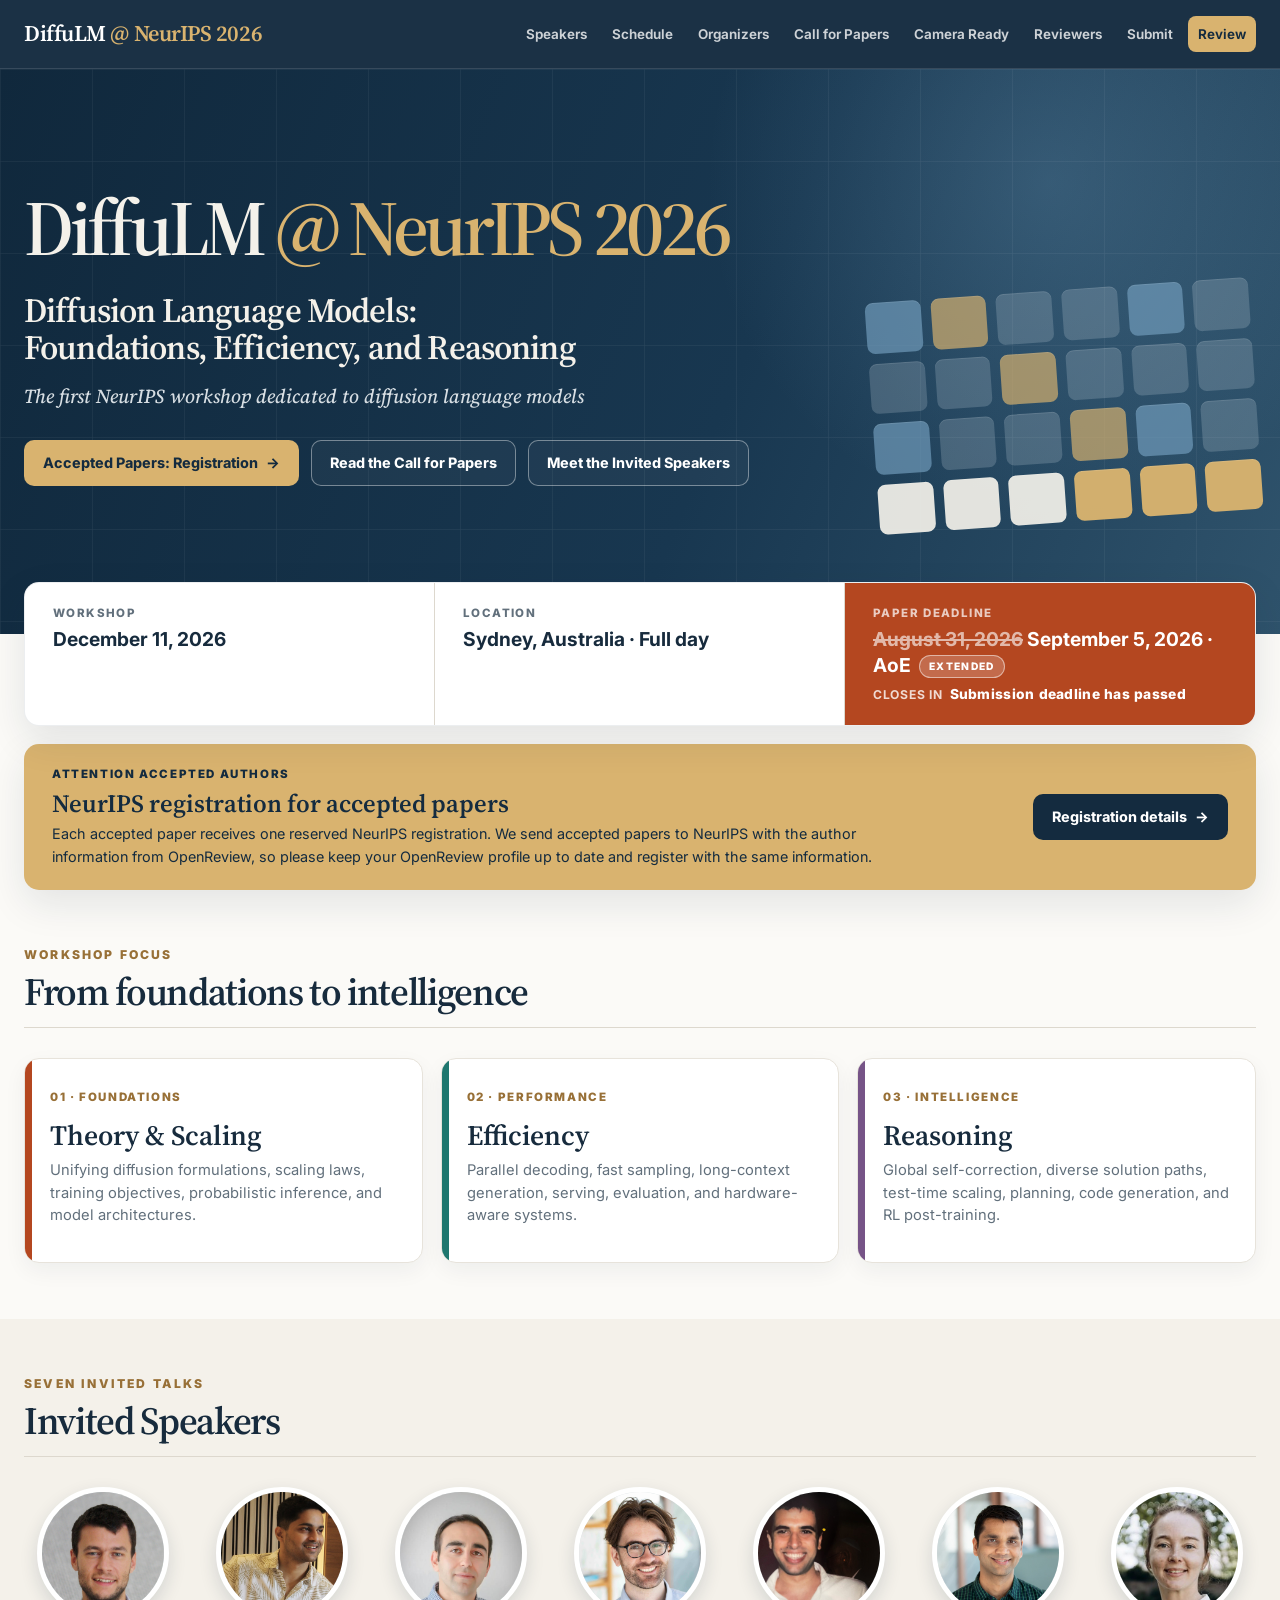
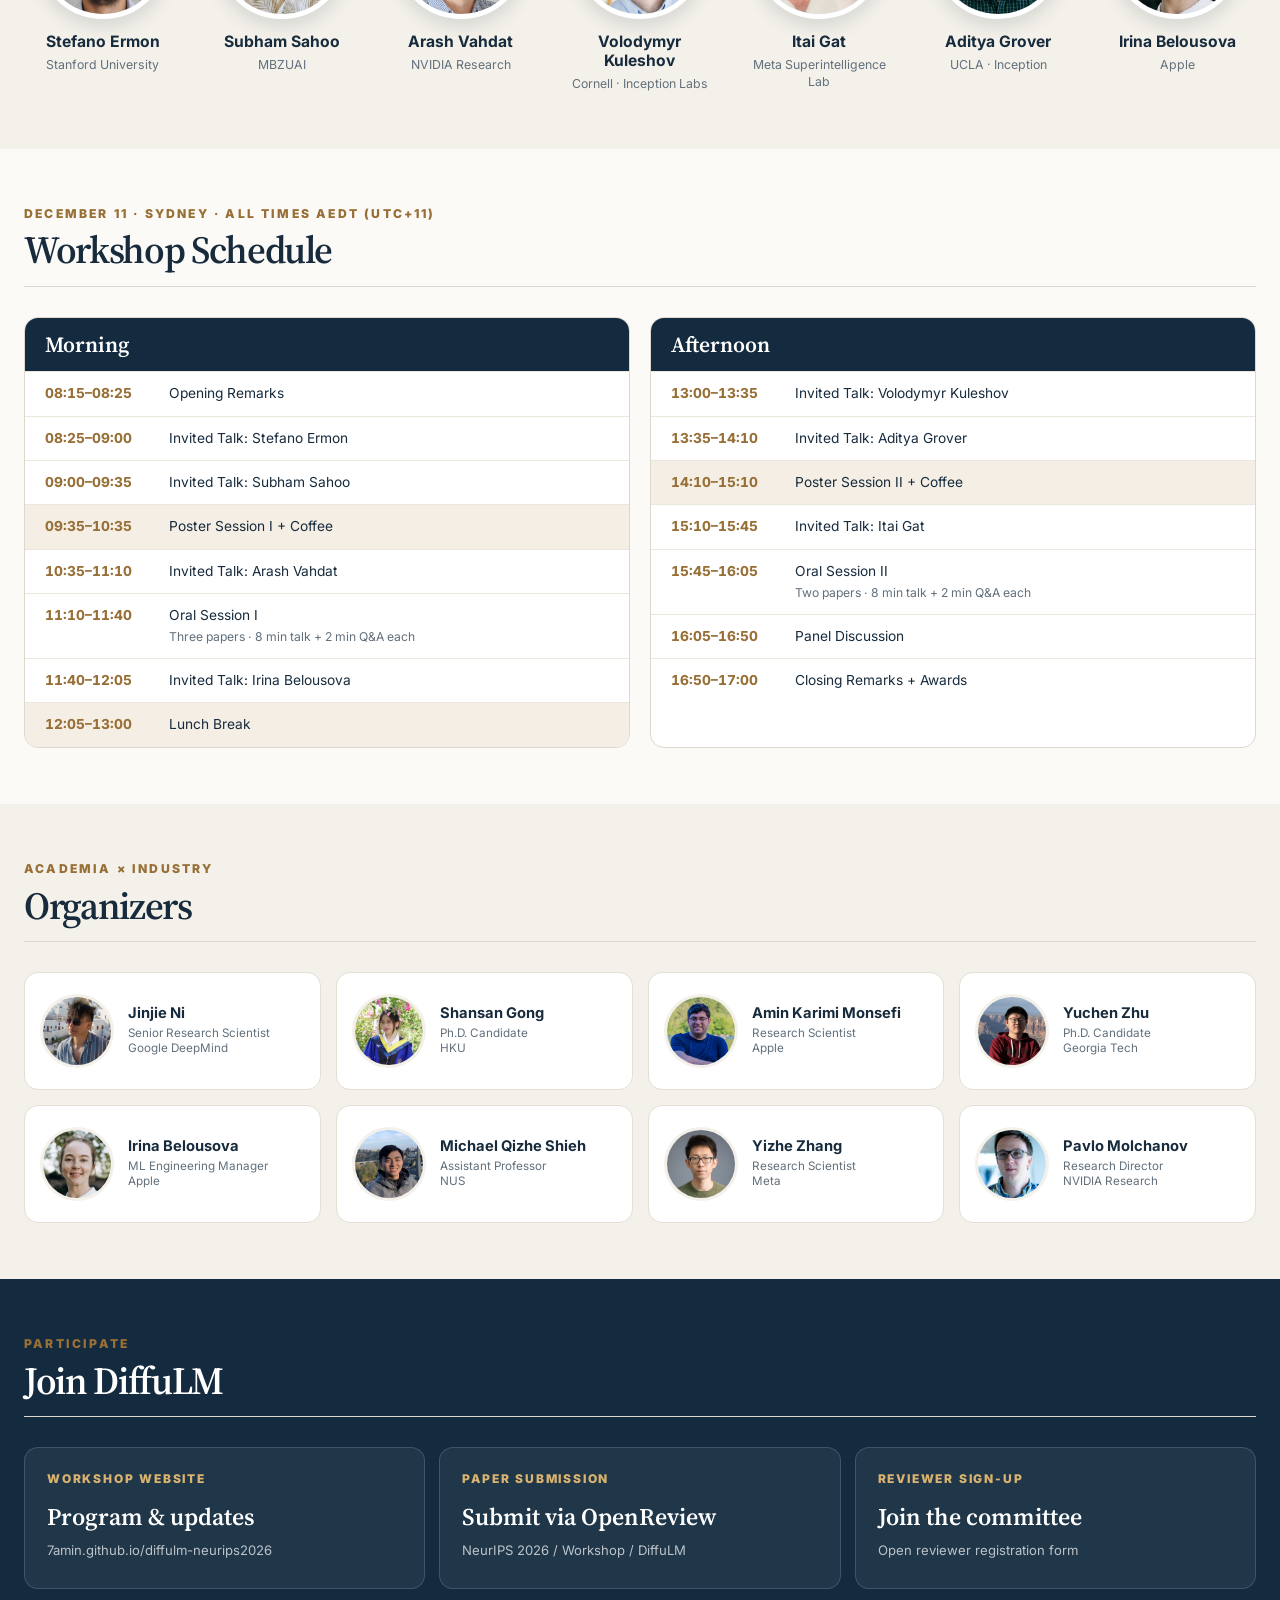
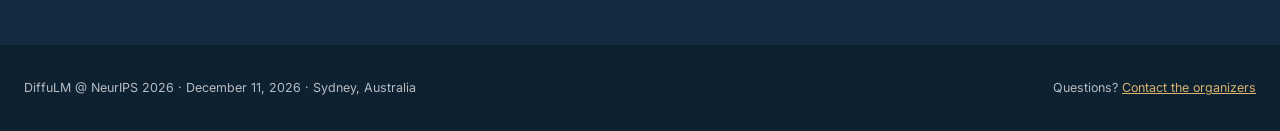
==== commit d0814460: "new version" ====
--- a/index.html
+++ b/index.html
@@ -212,7 +212,7 @@
           </article>
           <article class="organizer">
             <div class="organizer-photo"><img src="assets/people/amin-karimi-monsefi.jpg" alt="Amin Karimi Monsefi" width="800" height="800" loading="lazy"></div>
-            <div><h3><a href="https://7amin.github.io/" target="_blank" rel="noopener">Amin Karimi Monsefi</a></h3><p>Ph.D. Candidate<br>Ohio State University</p></div>
+            <div><h3><a href="https://7amin.github.io/" target="_blank" rel="noopener">Amin Karimi Monsefi</a></h3><p>Research Scientist<br>Apple</p></div>
           </article>
           <article class="organizer">
             <div class="organizer-photo"><img src="assets/people/yuchen-zhu.jpg" alt="Yuchen Zhu" width="800" height="800" loading="lazy"></div>
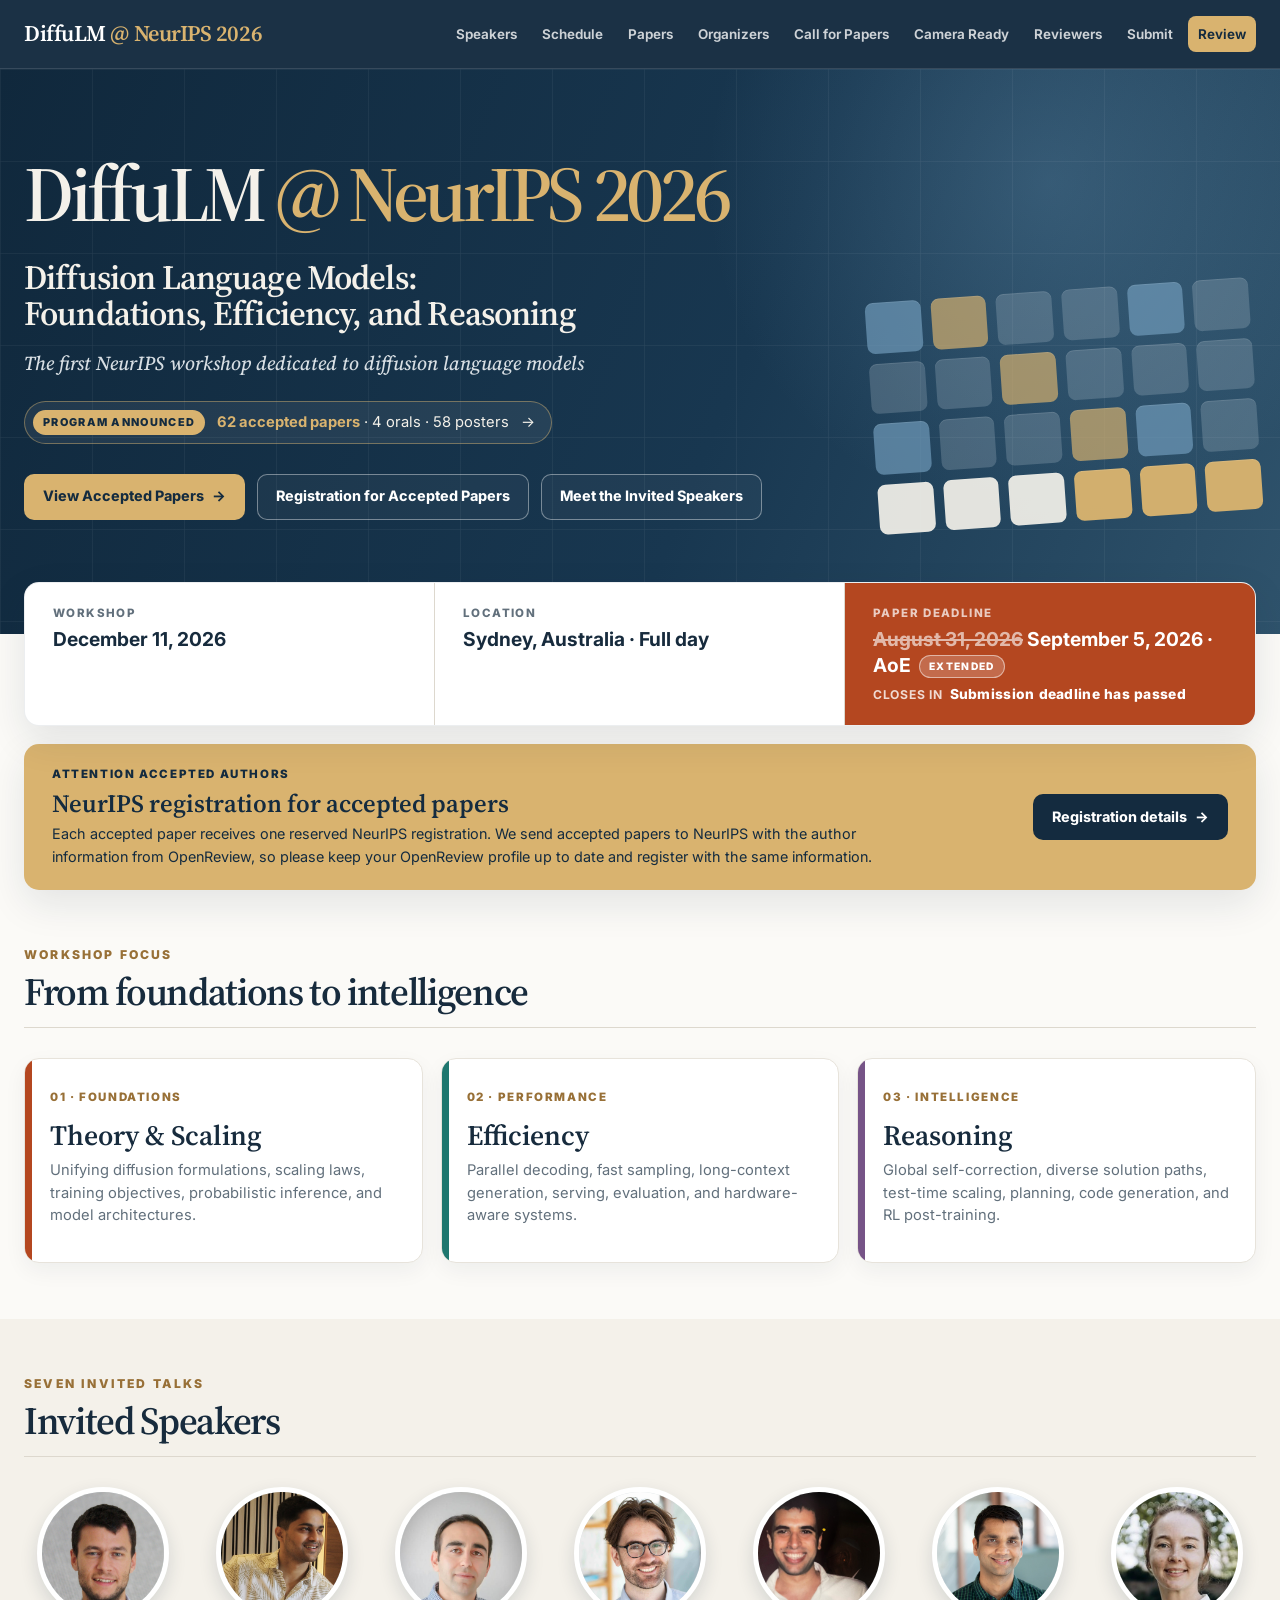
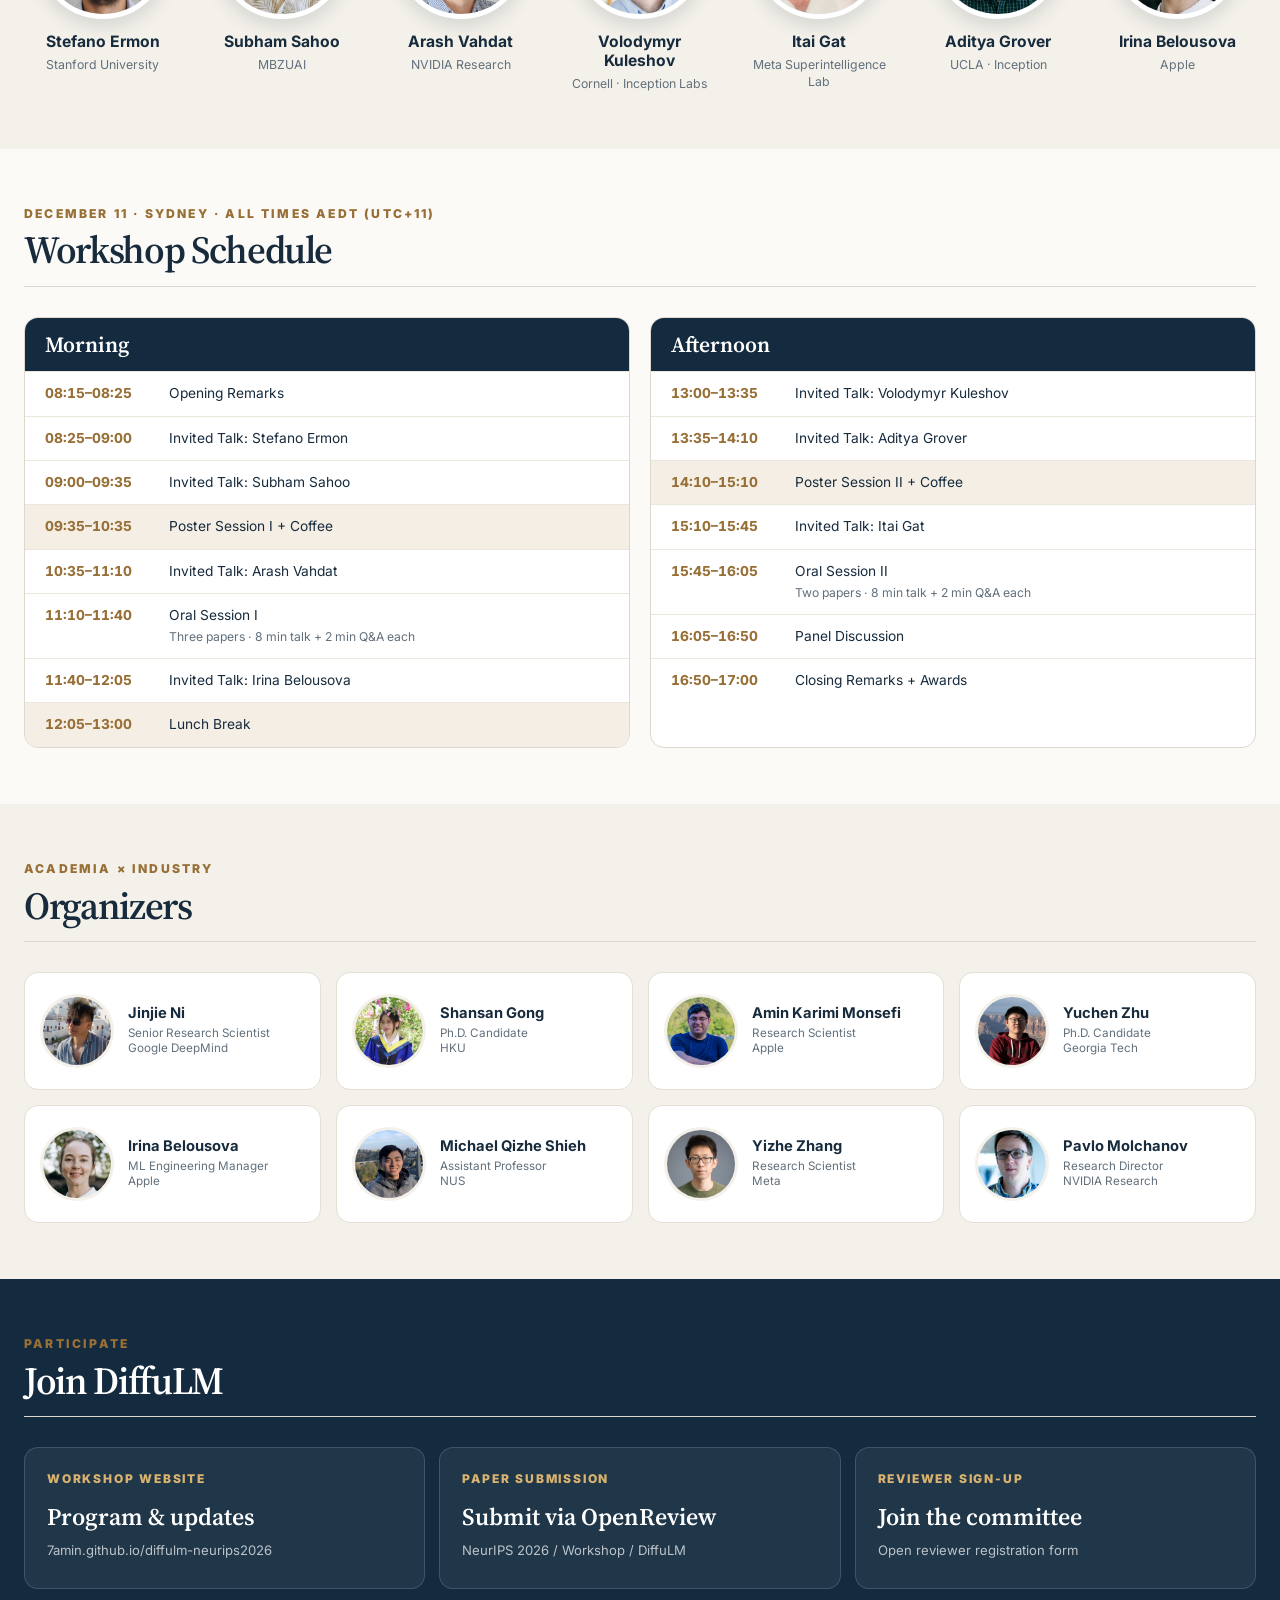
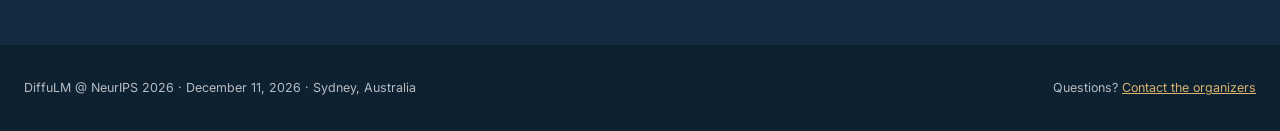
==== commit cba6fee4: "new version with papers" ====
--- a/index.html
+++ b/index.html
@@ -19,8 +19,8 @@
   <link rel="preconnect" href="https://fonts.googleapis.com">
   <link rel="preconnect" href="https://fonts.gstatic.com" crossorigin>
   <link href="https://fonts.googleapis.com/css2?family=Inter:wght@400;500;600;700;800&amp;family=Source+Serif+4:ital,opsz,wght@0,8..60,500;0,8..60,600;1,8..60,500;1,8..60,600&amp;display=swap" rel="stylesheet">
-  <link rel="stylesheet" href="assets/site.css?v=20261103">
-  <script src="assets/site.js?v=20261103" defer></script>
+  <link rel="stylesheet" href="assets/site.css?v=20261103b">
+  <script src="assets/site.js?v=20261103b" defer></script>
 </head>
 <body>
   <a class="skip-link" href="#main">Skip to content</a>
@@ -31,6 +31,7 @@
       <div class="nav-links">
         <a class="nav-link" href="#speakers">Speakers</a>
         <a class="nav-link" href="#schedule">Schedule</a>
+        <a class="nav-link" href="papers.html">Papers</a>
         <a class="nav-link" href="#organizers">Organizers</a>
         <a class="nav-link" href="cfp.html">Call for Papers</a>
         <a class="nav-link" href="camera-ready.html">Camera Ready</a>
@@ -48,9 +49,14 @@
           <h1><span class="brand-word">DiffuLM</span> <span class="event-word">@ NeurIPS 2026</span></h1>
           <p class="formal-title">Diffusion Language Models:<br>Foundations, Efficiency, and Reasoning</p>
           <p class="first-line">The first NeurIPS workshop dedicated to diffusion language models</p>
+          <a class="hero-announce" href="papers.html">
+            <span class="hero-announce-tag">Program announced</span>
+            <span><strong>62 accepted papers</strong> · 4 orals · 58 posters</span>
+            <span aria-hidden="true">→</span>
+          </a>
           <div class="hero-actions">
-            <a class="button button--gold" href="camera-ready.html#registration">Accepted Papers: Registration <span aria-hidden="true">→</span></a>
-            <a class="button button--outline" href="cfp.html">Read the Call for Papers</a>
+            <a class="button button--gold" href="papers.html">View Accepted Papers <span aria-hidden="true">→</span></a>
+            <a class="button button--outline" href="camera-ready.html#registration">Registration for Accepted Papers</a>
             <a class="button button--outline" href="#speakers">Meet the Invited Speakers</a>
           </div>
         </div>
--- a/assets/site.css
+++ b/assets/site.css
@@ -582,3 +582,29 @@
 @media (max-width: 560px) {
   .reviewer-list { grid-template-columns: 1fr; }
 }
+.reviewer-name { min-width: 0; }
+.reviewer-letter { flex: none; margin-left: auto; padding: 2px 8px; color: var(--teal); border: 1px solid rgba(31, 119, 111, .35); border-radius: 999px; font-size: .7rem; font-weight: 750; text-decoration: none; }
+.reviewer-letter:hover, .reviewer-letter:focus-visible { color: var(--white); background: var(--teal); border-color: var(--teal); }
+
+.paper-list { display: grid; grid-template-columns: 1fr 1fr; gap: 12px 18px; margin: 0; padding: 0; list-style: none; counter-reset: paper; }
+.paper { position: relative; padding: 15px 18px 15px 52px; background: var(--white); border: 1px solid var(--line); border-radius: 12px; counter-increment: paper; }
+.paper::before { content: counter(paper, decimal-leading-zero); position: absolute; top: 16px; left: 18px; color: var(--gold-dark); font-size: .74rem; font-weight: 800; font-variant-numeric: tabular-nums; }
+.paper h3 { margin: 0; font: 600 1.06rem/1.3 var(--serif); }
+.paper h3 a { text-decoration: none; }
+.paper h3 a:hover { color: var(--rust); }
+.paper-authors { margin: 6px 0 0; color: var(--muted); font-size: .82rem; line-height: 1.4; }
+.paper--oral { padding: 20px 22px 20px 58px; border-top: 5px solid var(--gold); box-shadow: var(--shadow); }
+.paper--oral::before { top: 22px; left: 22px; }
+.paper--oral h3 { font-size: 1.28rem; }
+
+@media (max-width: 820px) {
+  .paper-list { grid-template-columns: 1fr; }
+}
+
+.hero-announce { display: inline-flex; flex-wrap: wrap; align-items: center; gap: 8px 12px; margin-top: 24px; padding: 8px 16px 8px 8px; color: var(--cream); background: rgba(255,255,255,.07); border: 1px solid rgba(217,179,111,.45); border-radius: 999px; font-size: .92rem; text-decoration: none; transition: background .18s ease, border-color .18s ease; }
+.hero-announce:hover, .hero-announce:focus-visible { background: rgba(255,255,255,.12); border-color: var(--gold); }
+.hero-announce strong { color: var(--gold); }
+.hero-announce-tag { padding: 4px 10px; color: var(--navy); background: var(--gold); border-radius: 999px; font-size: .68rem; font-weight: 850; letter-spacing: .12em; text-transform: uppercase; }
+@media (max-width: 560px) {
+  .hero-announce { border-radius: 14px; }
+}
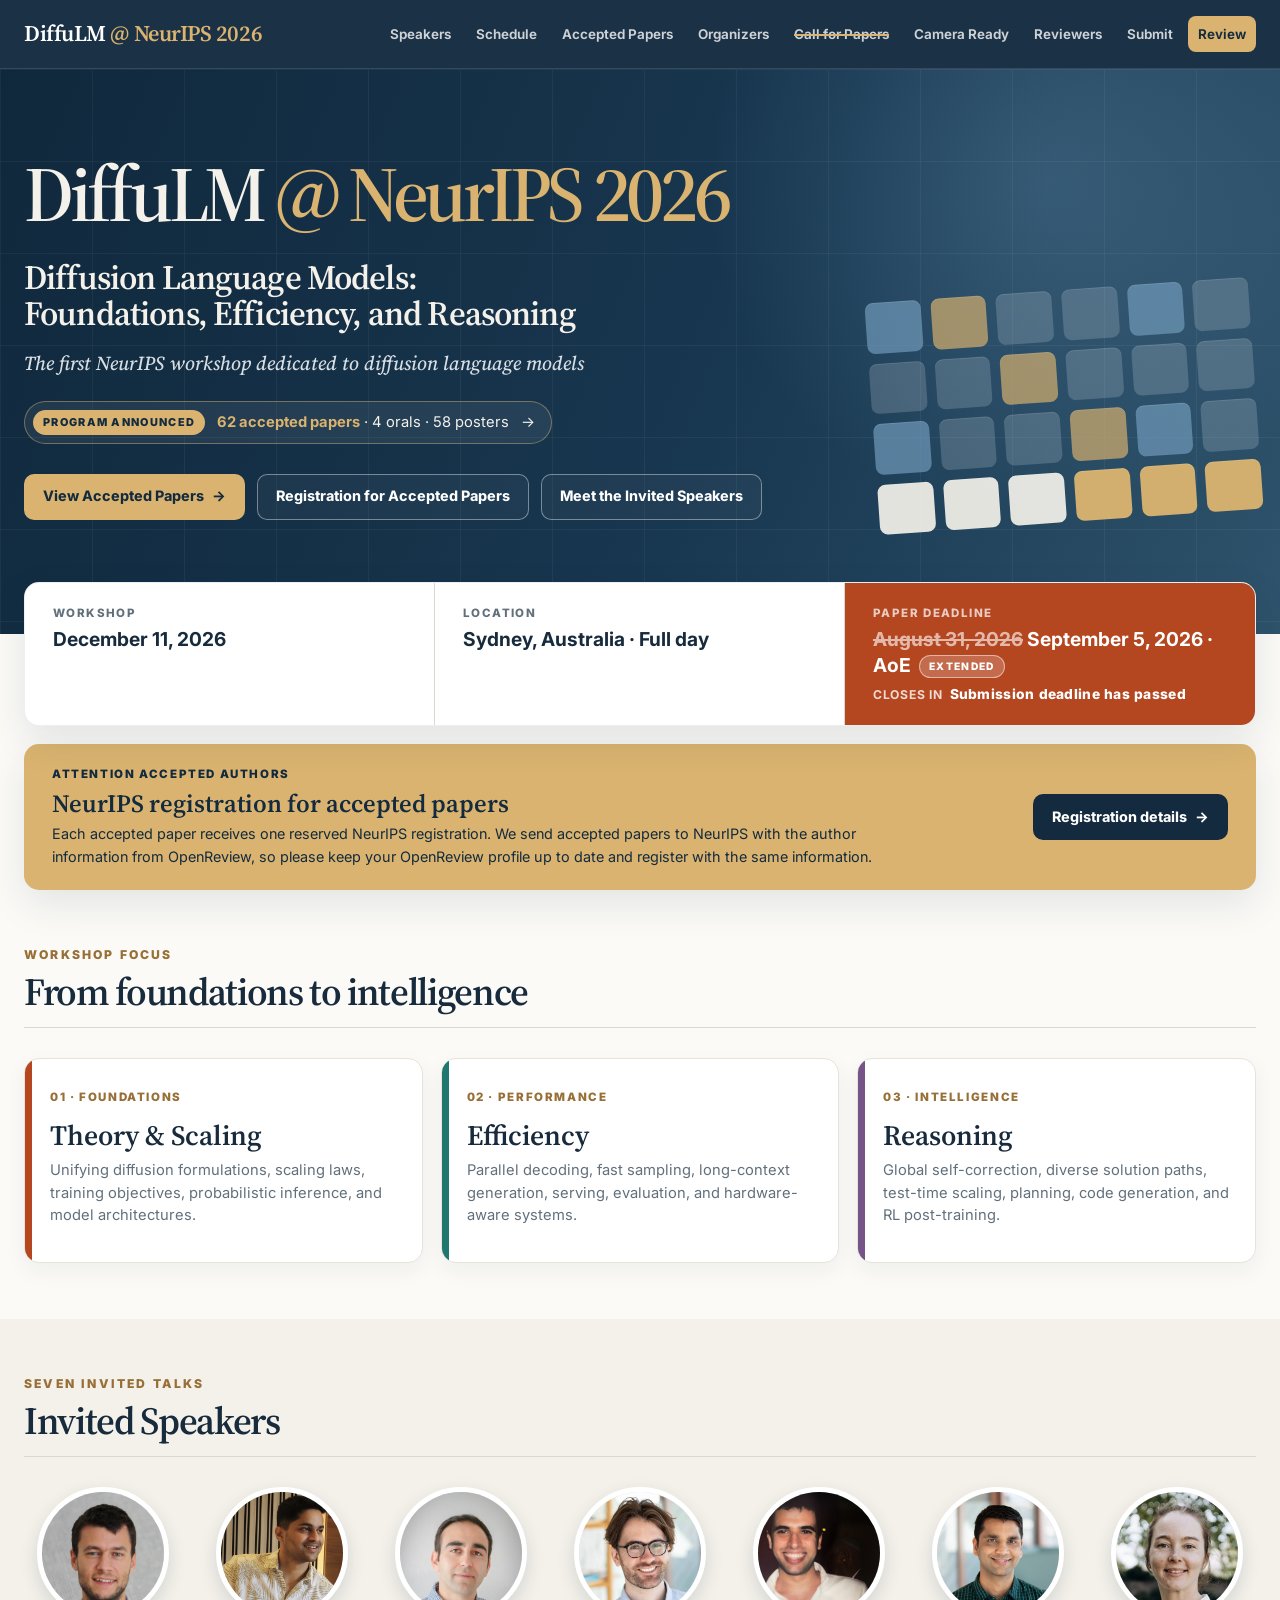
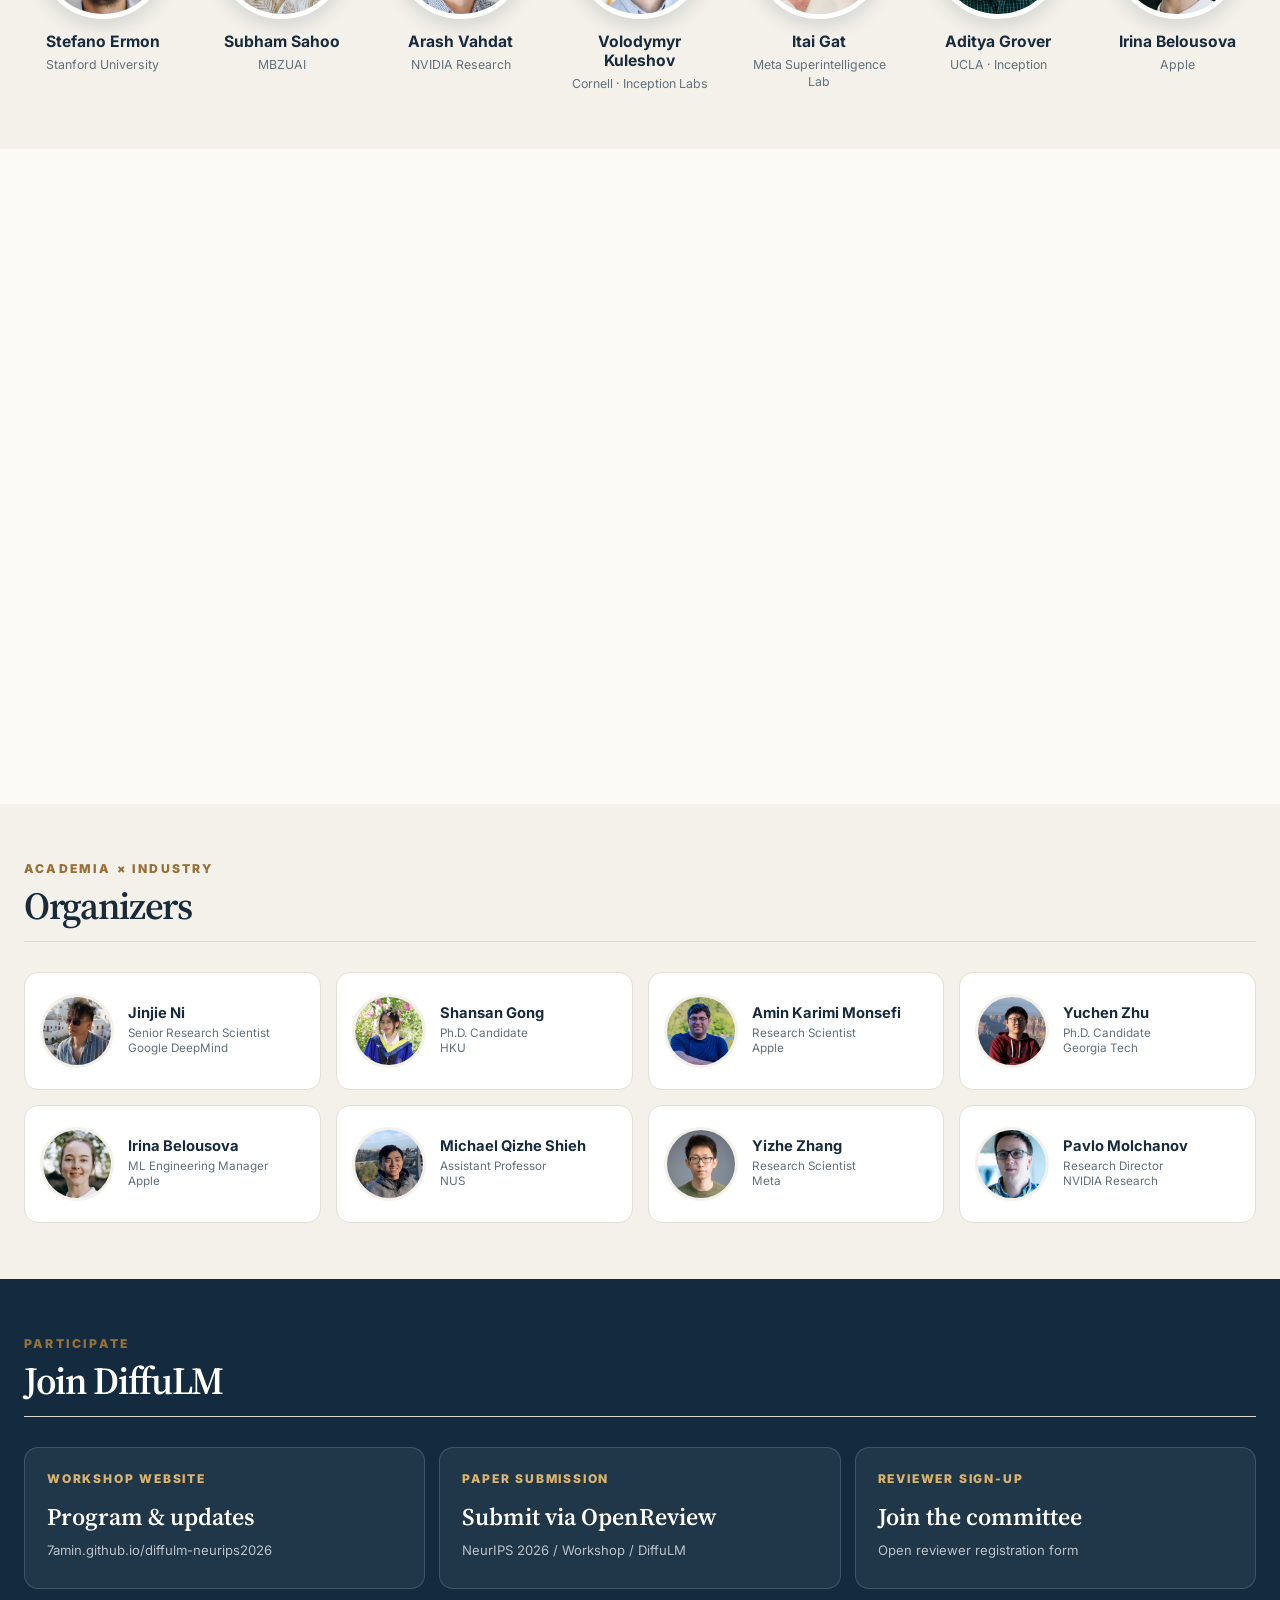
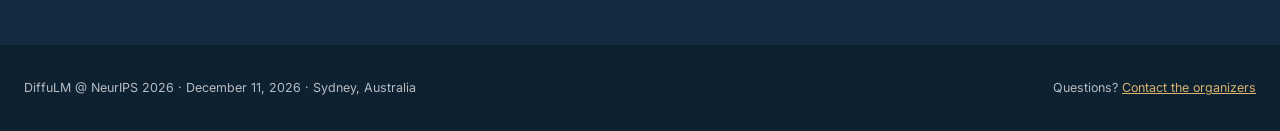
==== commit 4cd4f1c6: "new version" ====
--- a/index.html
+++ b/index.html
@@ -19,8 +19,8 @@
   <link rel="preconnect" href="https://fonts.googleapis.com">
   <link rel="preconnect" href="https://fonts.gstatic.com" crossorigin>
   <link href="https://fonts.googleapis.com/css2?family=Inter:wght@400;500;600;700;800&amp;family=Source+Serif+4:ital,opsz,wght@0,8..60,500;0,8..60,600;1,8..60,500;1,8..60,600&amp;display=swap" rel="stylesheet">
-  <link rel="stylesheet" href="assets/site.css?v=20261103b">
-  <script src="assets/site.js?v=20261103b" defer></script>
+  <link rel="stylesheet" href="assets/site.css?v=20261103c">
+  <script src="assets/site.js?v=20261103c" defer></script>
 </head>
 <body>
   <a class="skip-link" href="#main">Skip to content</a>
@@ -31,9 +31,9 @@
       <div class="nav-links">
         <a class="nav-link" href="#speakers">Speakers</a>
         <a class="nav-link" href="#schedule">Schedule</a>
-        <a class="nav-link" href="papers.html">Papers</a>
+        <a class="nav-link" href="papers.html">Accepted Papers</a>
         <a class="nav-link" href="#organizers">Organizers</a>
-        <a class="nav-link" href="cfp.html">Call for Papers</a>
+        <a class="nav-link nav-link--closed" href="cfp.html" title="Submissions are closed"><s>Call for Papers</s><span class="visually-hidden"> (closed)</span></a>
         <a class="nav-link" href="camera-ready.html">Camera Ready</a>
         <a class="nav-link" href="reviewers.html">Reviewers</a>
         <a class="nav-link" href="https://openreview.net/group?id=NeurIPS.cc/2026/Workshop/DiffuLM" target="_blank" rel="noopener">Submit</a>
--- a/assets/site.css
+++ b/assets/site.css
@@ -608,3 +608,6 @@
 @media (max-width: 560px) {
   .hero-announce { border-radius: 14px; }
 }
+
+.nav-link--closed s { text-decoration-thickness: 2px; text-decoration-color: var(--gold); }
+.visually-hidden { position: absolute; width: 1px; height: 1px; overflow: hidden; clip: rect(0 0 0 0); white-space: nowrap; }
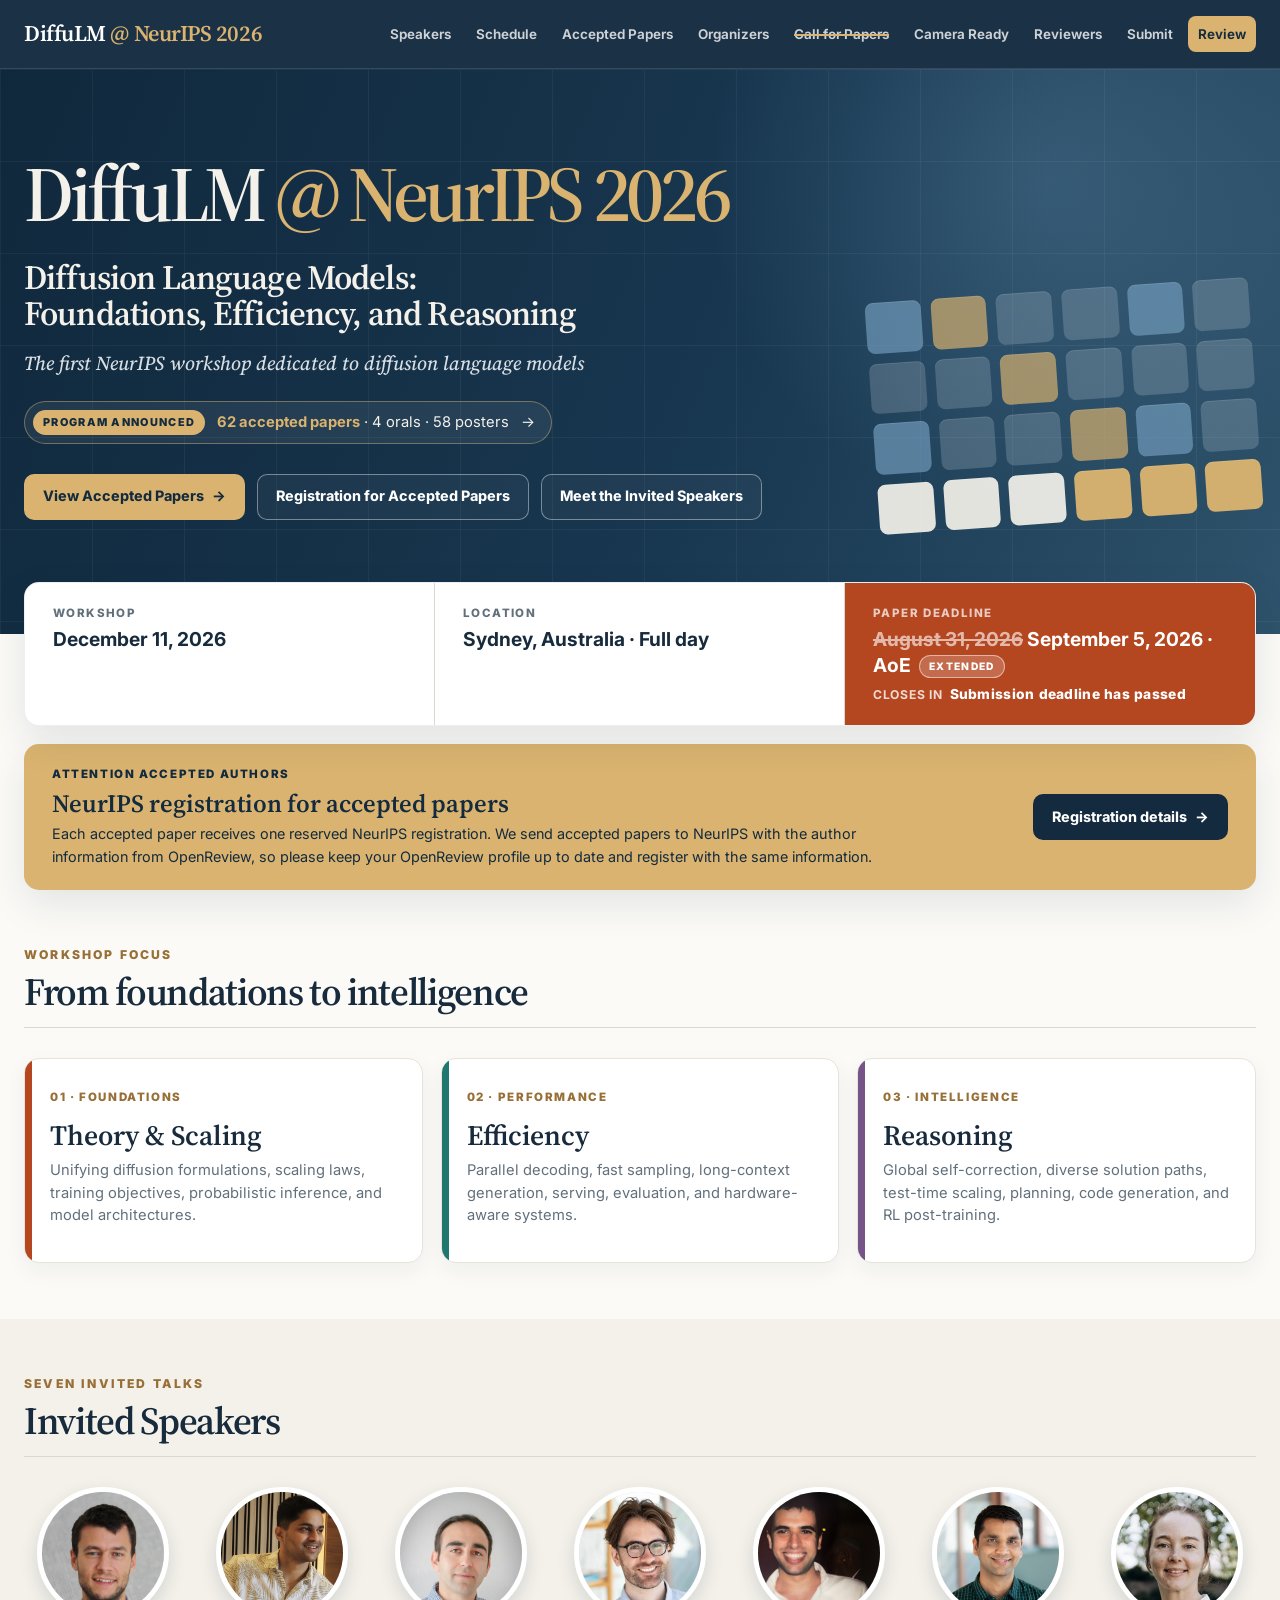
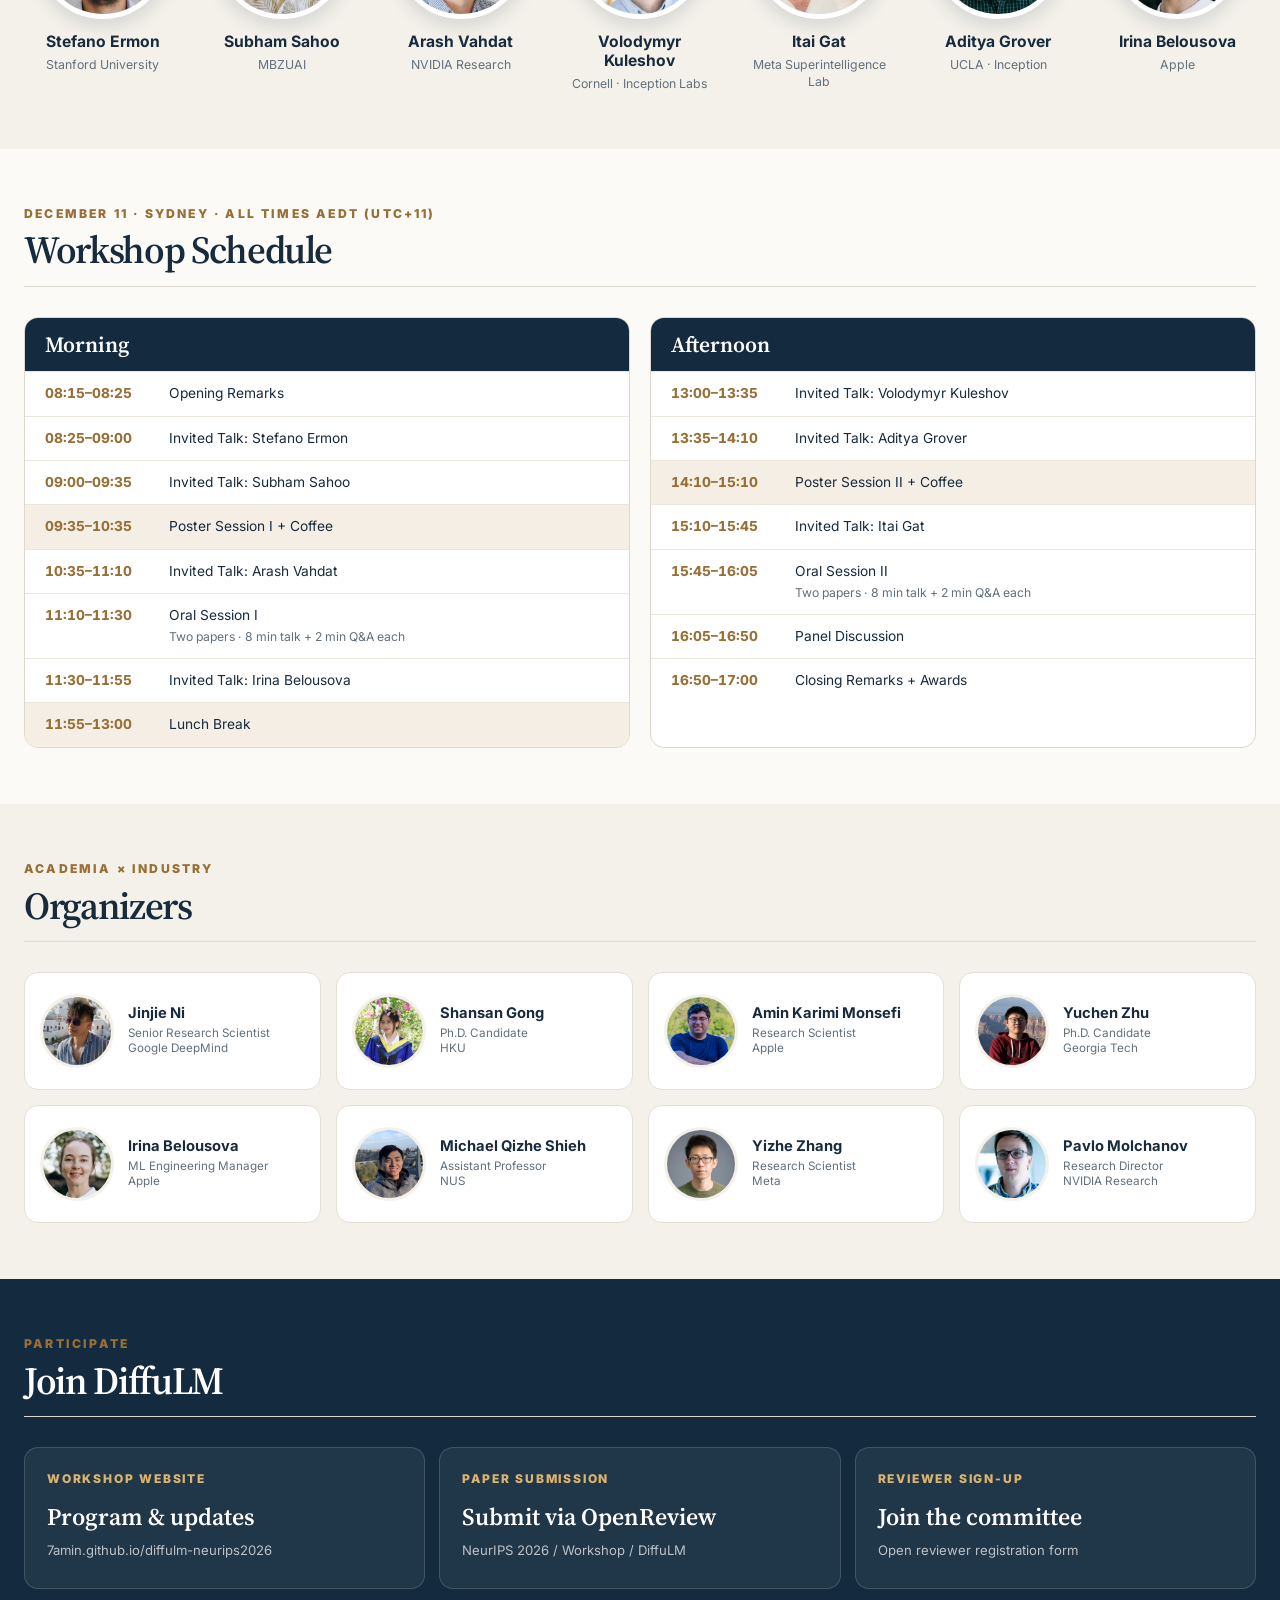
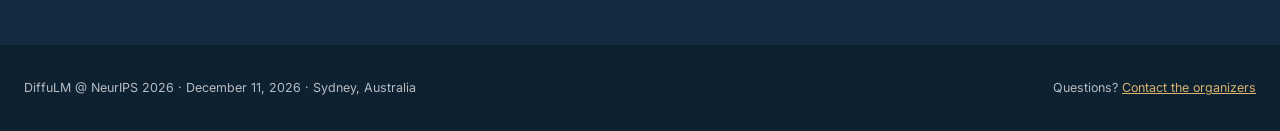
==== commit fb90ee36: "add papers name" ====
--- a/index.html
+++ b/index.html
@@ -181,9 +181,9 @@
             <div class="schedule-row"><time>09:00–09:35</time><span>Invited Talk: Subham Sahoo</span></div>
             <div class="schedule-row break"><time>09:35–10:35</time><span>Poster Session I + Coffee</span></div>
             <div class="schedule-row"><time>10:35–11:10</time><span>Invited Talk: Arash Vahdat</span></div>
-            <div class="schedule-row"><time>11:10–11:40</time><span>Oral Session I<small>Three papers · 8 min talk + 2 min Q&amp;A each</small></span></div>
-            <div class="schedule-row"><time>11:40–12:05</time><span>Invited Talk: Irina Belousova</span></div>
-            <div class="schedule-row break"><time>12:05–13:00</time><span>Lunch Break</span></div>
+            <div class="schedule-row"><time>11:10–11:30</time><span>Oral Session I<small>Two papers · 8 min talk + 2 min Q&amp;A each</small></span></div>
+            <div class="schedule-row"><time>11:30–11:55</time><span>Invited Talk: Irina Belousova</span></div>
+            <div class="schedule-row break"><time>11:55–13:00</time><span>Lunch Break</span></div>
           </article>
           <article class="schedule-card">
             <h3>Afternoon</h3>
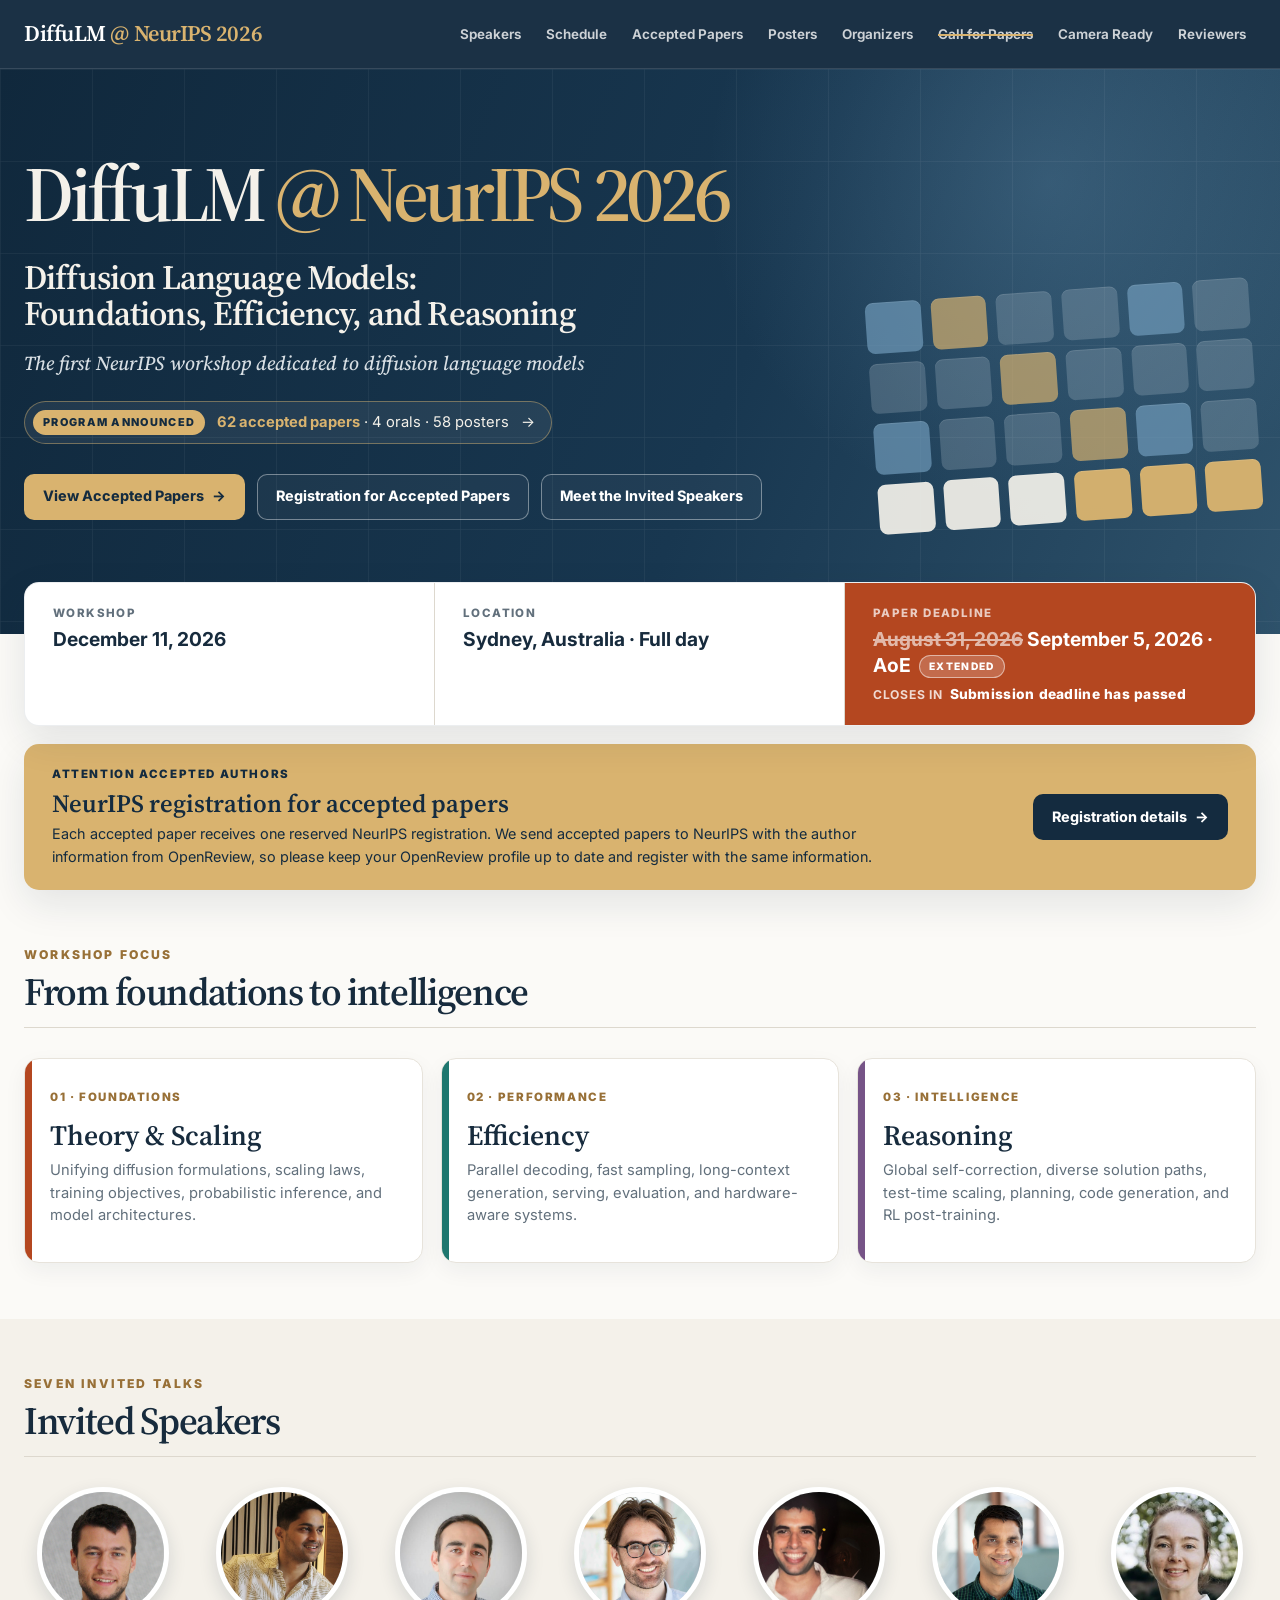
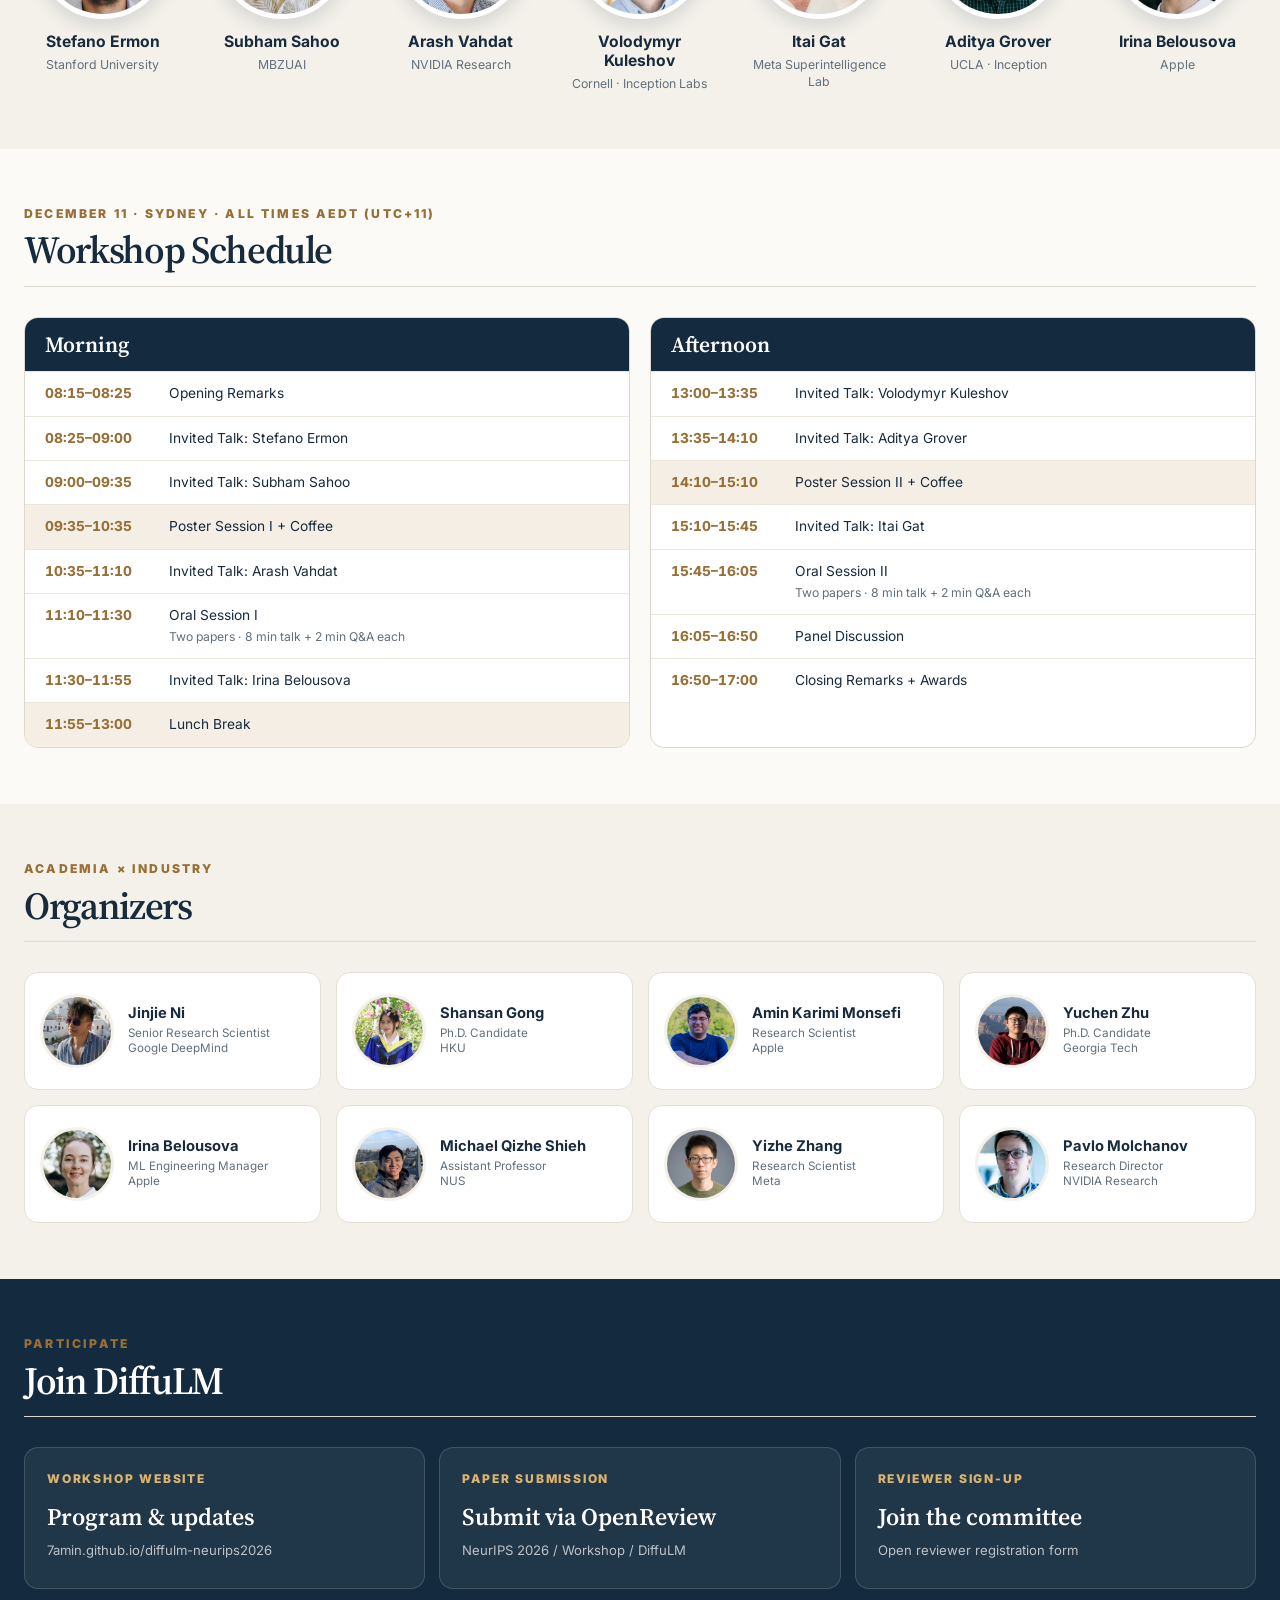
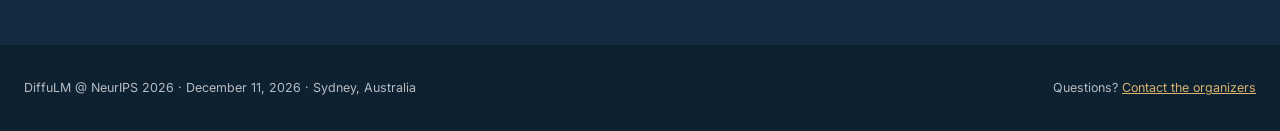
==== commit 1884a739: "poster part" ====
--- a/index.html
+++ b/index.html
@@ -19,8 +19,8 @@
   <link rel="preconnect" href="https://fonts.googleapis.com">
   <link rel="preconnect" href="https://fonts.gstatic.com" crossorigin>
   <link href="https://fonts.googleapis.com/css2?family=Inter:wght@400;500;600;700;800&amp;family=Source+Serif+4:ital,opsz,wght@0,8..60,500;0,8..60,600;1,8..60,500;1,8..60,600&amp;display=swap" rel="stylesheet">
-  <link rel="stylesheet" href="assets/site.css?v=20261103c">
-  <script src="assets/site.js?v=20261103c" defer></script>
+  <link rel="stylesheet" href="assets/site.css?v=20261104">
+  <script src="assets/site.js?v=20261104" defer></script>
 </head>
 <body>
   <a class="skip-link" href="#main">Skip to content</a>
@@ -32,12 +32,11 @@
         <a class="nav-link" href="#speakers">Speakers</a>
         <a class="nav-link" href="#schedule">Schedule</a>
         <a class="nav-link" href="papers.html">Accepted Papers</a>
+        <a class="nav-link" href="posters.html">Posters</a>
         <a class="nav-link" href="#organizers">Organizers</a>
         <a class="nav-link nav-link--closed" href="cfp.html" title="Submissions are closed"><s>Call for Papers</s><span class="visually-hidden"> (closed)</span></a>
         <a class="nav-link" href="camera-ready.html">Camera Ready</a>
         <a class="nav-link" href="reviewers.html">Reviewers</a>
-        <a class="nav-link" href="https://openreview.net/group?id=NeurIPS.cc/2026/Workshop/DiffuLM" target="_blank" rel="noopener">Submit</a>
-        <a class="nav-link nav-link--gold" href="https://docs.google.com/forms/d/e/1FAIpQLScshblF4A4a73HL4M5H2XjHpYoo7YpVj2d7eaMZzkwT3WhE0w/viewform" target="_blank" rel="noopener">Review</a>
       </div>
     </div>
   </nav>
--- a/assets/site.css
+++ b/assets/site.css
@@ -611,3 +611,8 @@
 
 .nav-link--closed s { text-decoration-thickness: 2px; text-decoration-color: var(--gold); }
 .visually-hidden { position: absolute; width: 1px; height: 1px; overflow: hidden; clip: rect(0 0 0 0); white-space: nowrap; }
+.date-grid--three { grid-template-columns: repeat(3, 1fr); }
+@media (max-width: 820px) {
+  .date-grid--three { grid-template-columns: 1fr; }
+  .date-grid--three .date-card { border-right: 0; }
+}
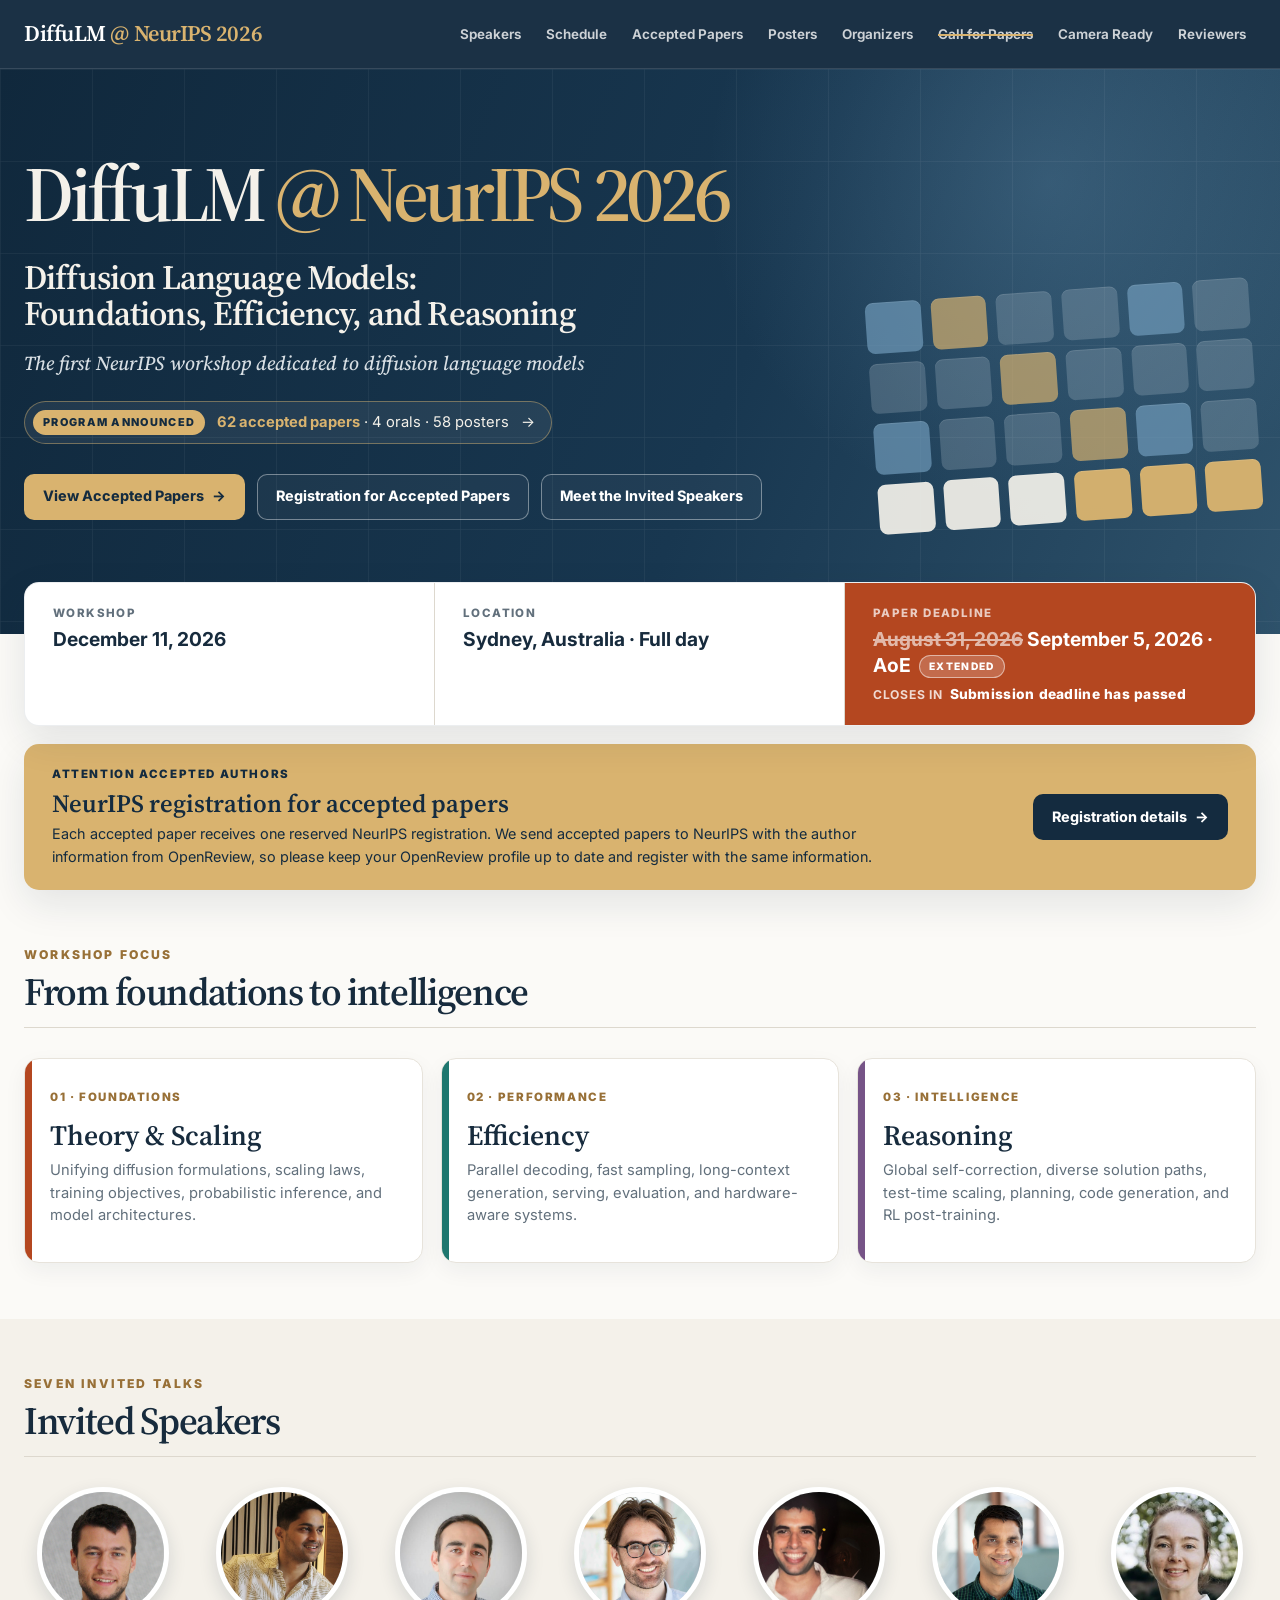
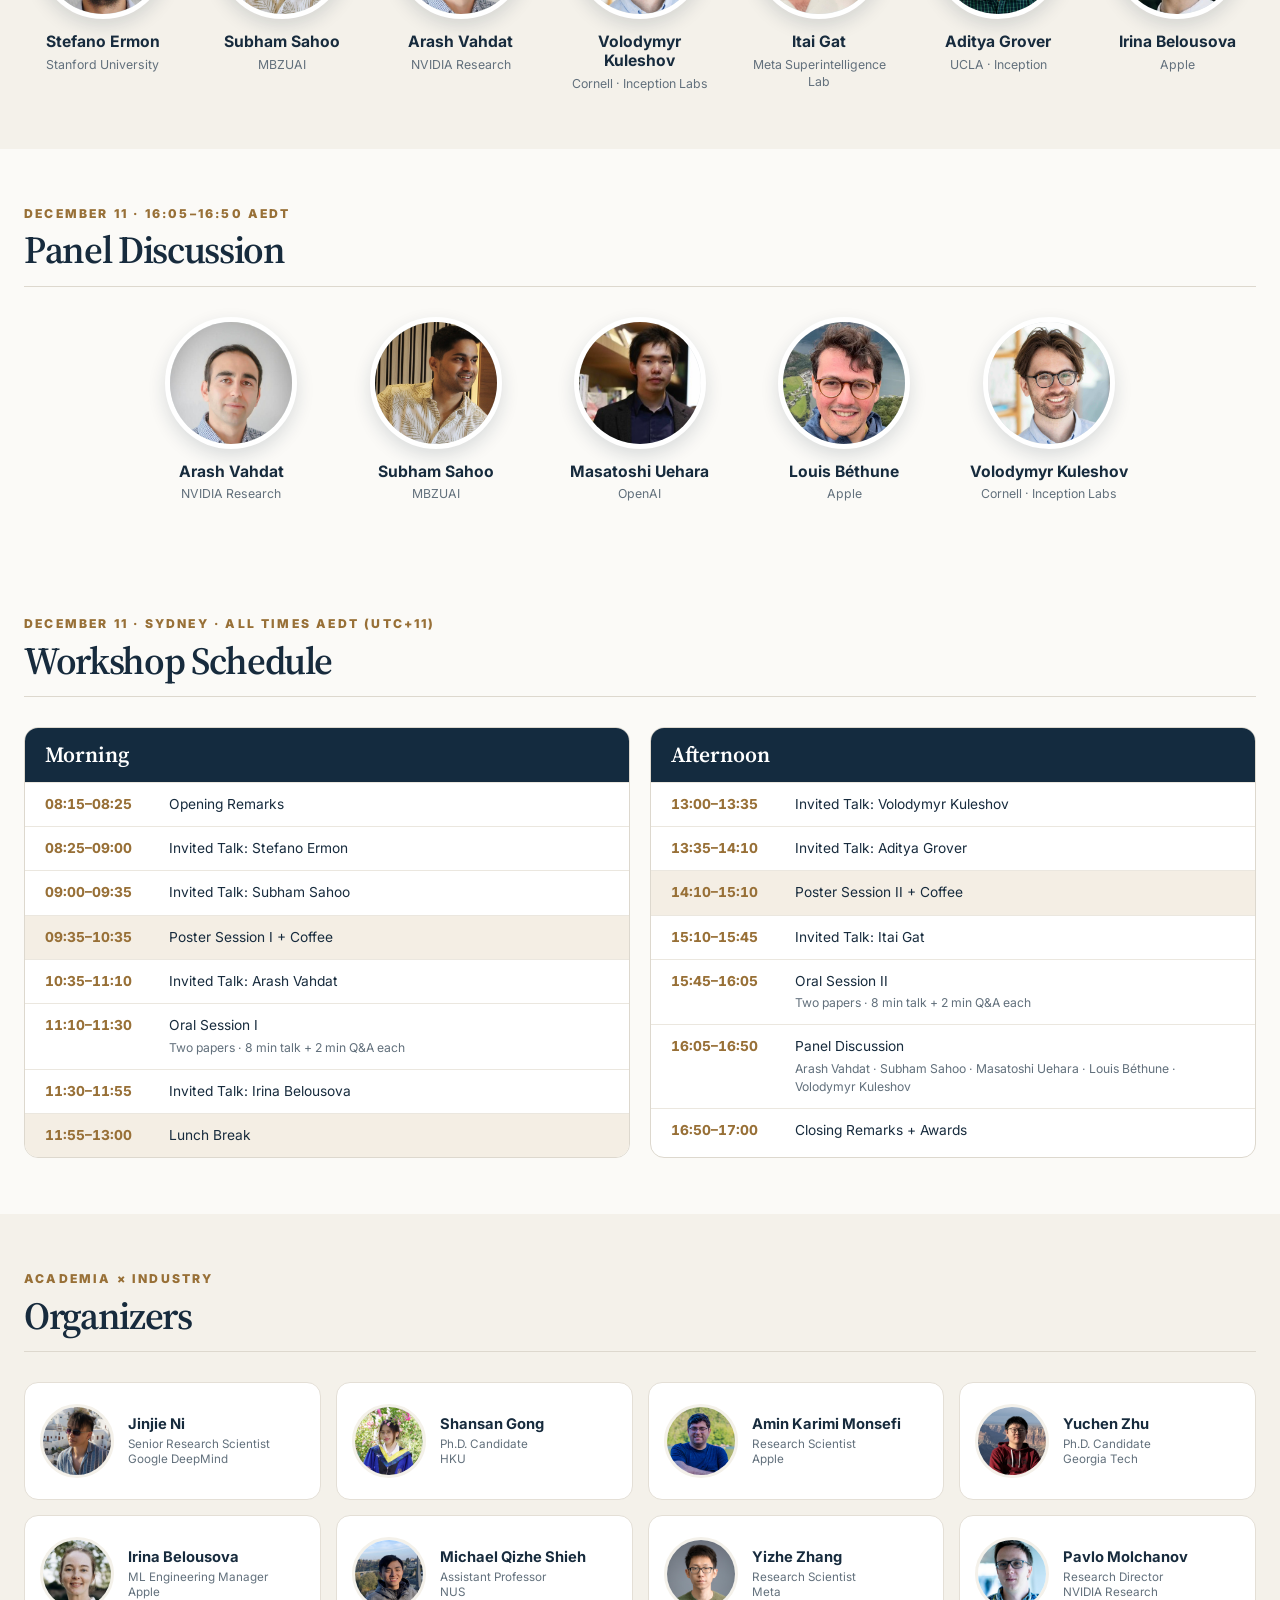
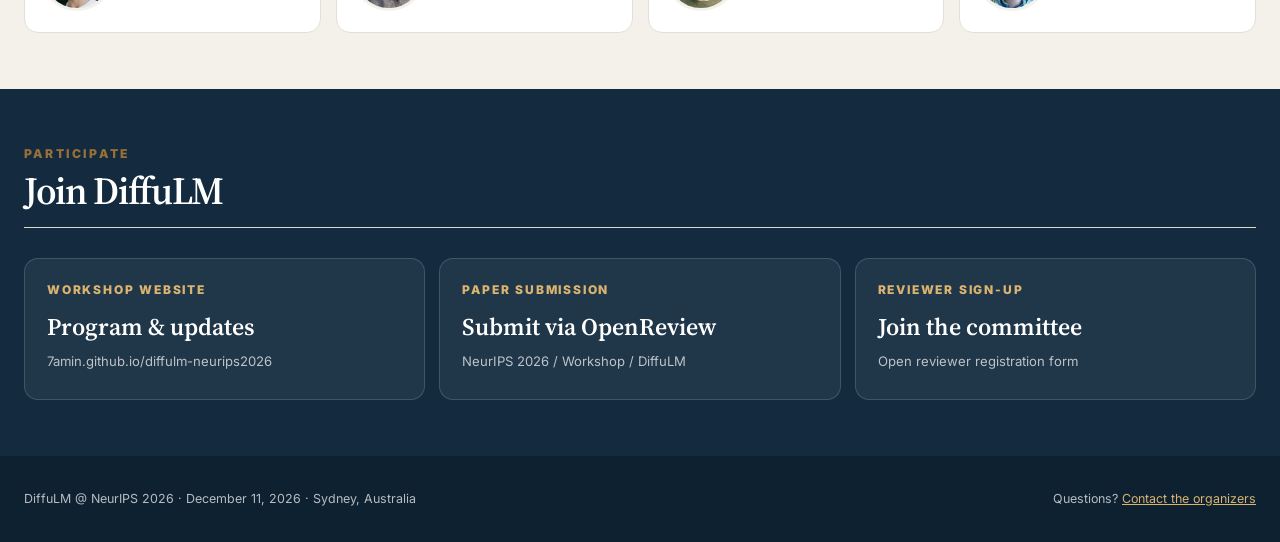
==== commit 3236970f: "Panel Discussion is added" ====
--- a/index.html
+++ b/index.html
@@ -19,8 +19,8 @@
   <link rel="preconnect" href="https://fonts.googleapis.com">
   <link rel="preconnect" href="https://fonts.gstatic.com" crossorigin>
   <link href="https://fonts.googleapis.com/css2?family=Inter:wght@400;500;600;700;800&amp;family=Source+Serif+4:ital,opsz,wght@0,8..60,500;0,8..60,600;1,8..60,500;1,8..60,600&amp;display=swap" rel="stylesheet">
-  <link rel="stylesheet" href="assets/site.css?v=20261104">
-  <script src="assets/site.js?v=20261104" defer></script>
+  <link rel="stylesheet" href="assets/site.css?v=20261104b">
+  <script src="assets/site.js?v=20261104b" defer></script>
 </head>
 <body>
   <a class="skip-link" href="#main">Skip to content</a>
@@ -167,6 +167,44 @@
       </div>
     </section>
 
+    <section id="panel" aria-labelledby="panel-title">
+      <div class="section section--compact">
+        <div class="section-heading reveal">
+          <div>
+            <p class="eyebrow">December 11 · 16:05–16:50 AEDT</p>
+            <h2 id="panel-title">Panel Discussion</h2>
+          </div>
+        </div>
+        <div class="speakers-grid speakers-grid--panel reveal">
+          <article class="speaker">
+            <div class="speaker-photo"><img src="assets/people/arash-vahdat.jpg" alt="Arash Vahdat" width="800" height="800" loading="lazy"></div>
+            <h3><a href="http://latentspace.cc" target="_blank" rel="noopener">Arash Vahdat</a></h3>
+            <p class="speaker-affil">NVIDIA Research</p>
+          </article>
+          <article class="speaker">
+            <div class="speaker-photo"><img src="assets/people/subham-sahoo.jpg" alt="Subham Sahoo" width="800" height="800" loading="lazy"></div>
+            <h3><a href="https://s-sahoo.com/" target="_blank" rel="noopener">Subham Sahoo</a></h3>
+            <p class="speaker-affil">MBZUAI</p>
+          </article>
+          <article class="speaker">
+            <div class="speaker-photo"><img src="assets/people/masatoshi-uehara.jpg?v=2" alt="Masatoshi Uehara" width="800" height="800" loading="lazy"></div>
+            <h3><a href="https://scholar.google.com/citations?user=xuLKJboAAAAJ&amp;hl=en" target="_blank" rel="noopener">Masatoshi Uehara</a></h3>
+            <p class="speaker-affil">OpenAI</p>
+          </article>
+          <article class="speaker">
+            <div class="speaker-photo"><img src="assets/people/louis-bethune.jpg" alt="Louis Béthune" width="800" height="800" loading="lazy"></div>
+            <h3><a href="https://louis-bethune.fr" target="_blank" rel="noopener">Louis Béthune</a></h3>
+            <p class="speaker-affil">Apple</p>
+          </article>
+          <article class="speaker">
+            <div class="speaker-photo"><img src="assets/people/volodymyr-kuleshov.jpg" alt="Volodymyr Kuleshov" width="800" height="800" loading="lazy"></div>
+            <h3><a href="https://www.cs.cornell.edu/~kuleshov/" target="_blank" rel="noopener">Volodymyr Kuleshov</a></h3>
+            <p class="speaker-affil">Cornell · Inception Labs</p>
+          </article>
+        </div>
+      </div>
+    </section>
+
     <section id="schedule" aria-labelledby="schedule-title">
       <div class="section section--compact">
         <div class="section-heading reveal">
@@ -191,7 +229,7 @@
             <div class="schedule-row break"><time>14:10–15:10</time><span>Poster Session II + Coffee</span></div>
             <div class="schedule-row"><time>15:10–15:45</time><span>Invited Talk: Itai Gat</span></div>
             <div class="schedule-row"><time>15:45–16:05</time><span>Oral Session II<small>Two papers · 8 min talk + 2 min Q&amp;A each</small></span></div>
-            <div class="schedule-row"><time>16:05–16:50</time><span>Panel Discussion</span></div>
+            <div class="schedule-row"><time>16:05–16:50</time><span>Panel Discussion<small>Arash Vahdat · Subham Sahoo · Masatoshi Uehara · Louis Béthune · Volodymyr Kuleshov</small></span></div>
             <div class="schedule-row"><time>16:50–17:00</time><span>Closing Remarks + Awards</span></div>
           </article>
         </div>
--- a/assets/site.css
+++ b/assets/site.css
@@ -616,3 +616,11 @@
   .date-grid--three { grid-template-columns: 1fr; }
   .date-grid--three .date-card { border-right: 0; }
 }
+
+.speakers-grid--panel { grid-template-columns: repeat(5, minmax(0, 1fr)); max-width: 1000px; margin-inline: auto; }
+@media (max-width: 820px) {
+  .speakers-grid--panel { grid-template-columns: repeat(3, minmax(0, 1fr)); }
+}
+@media (max-width: 560px) {
+  .speakers-grid--panel { grid-template-columns: repeat(2, minmax(0, 1fr)); }
+}
